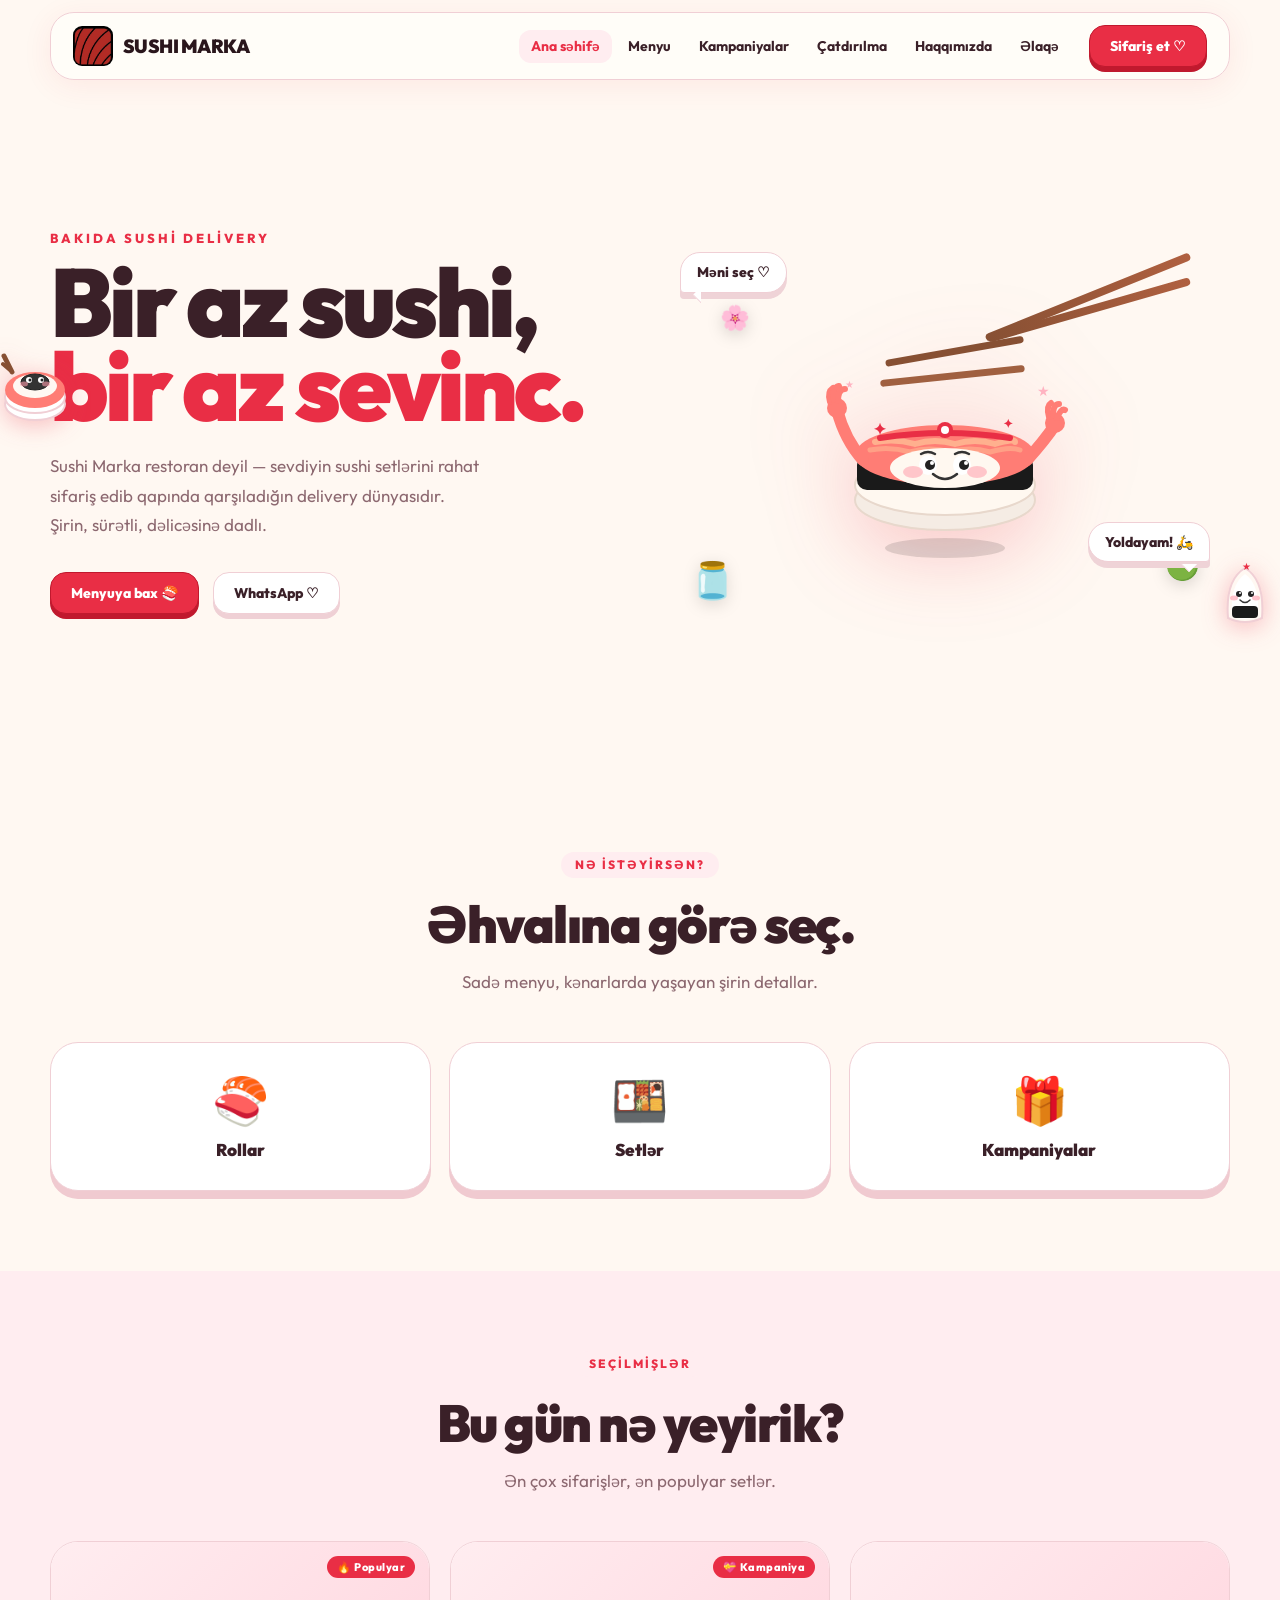
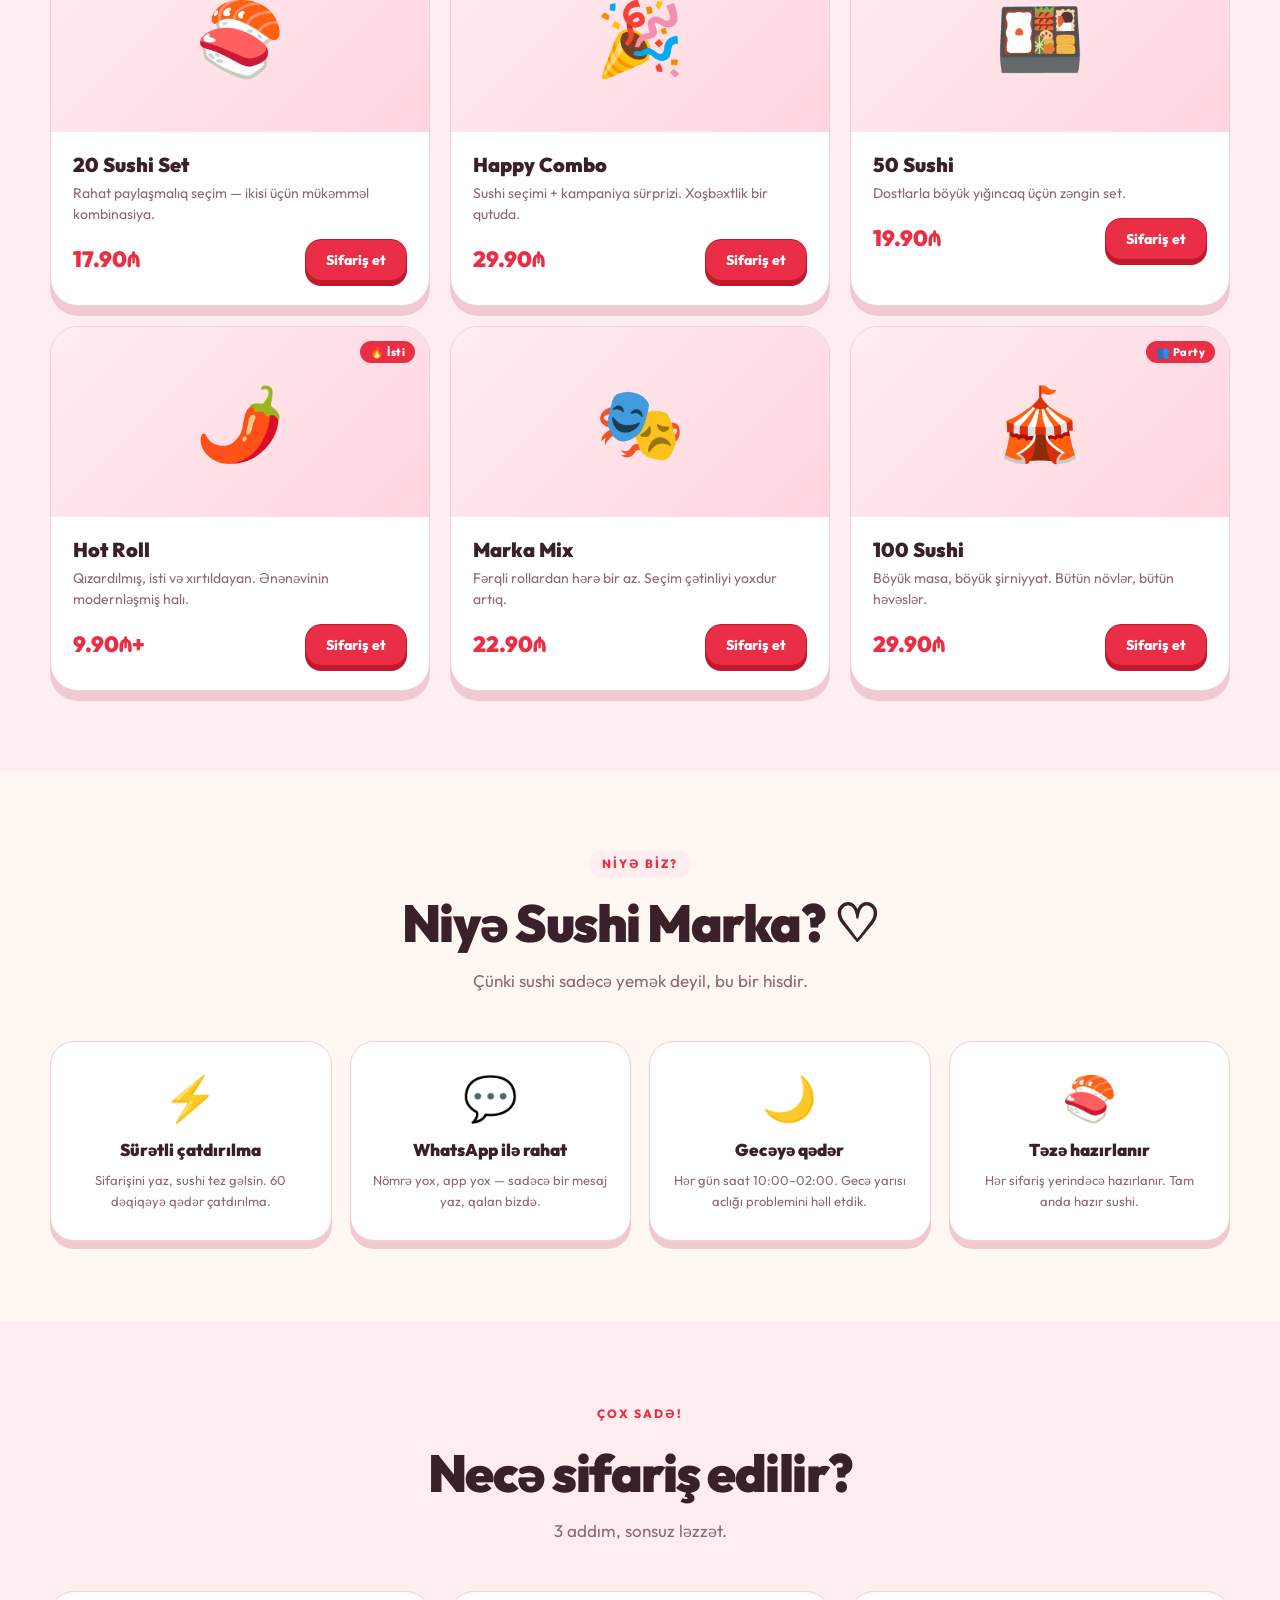
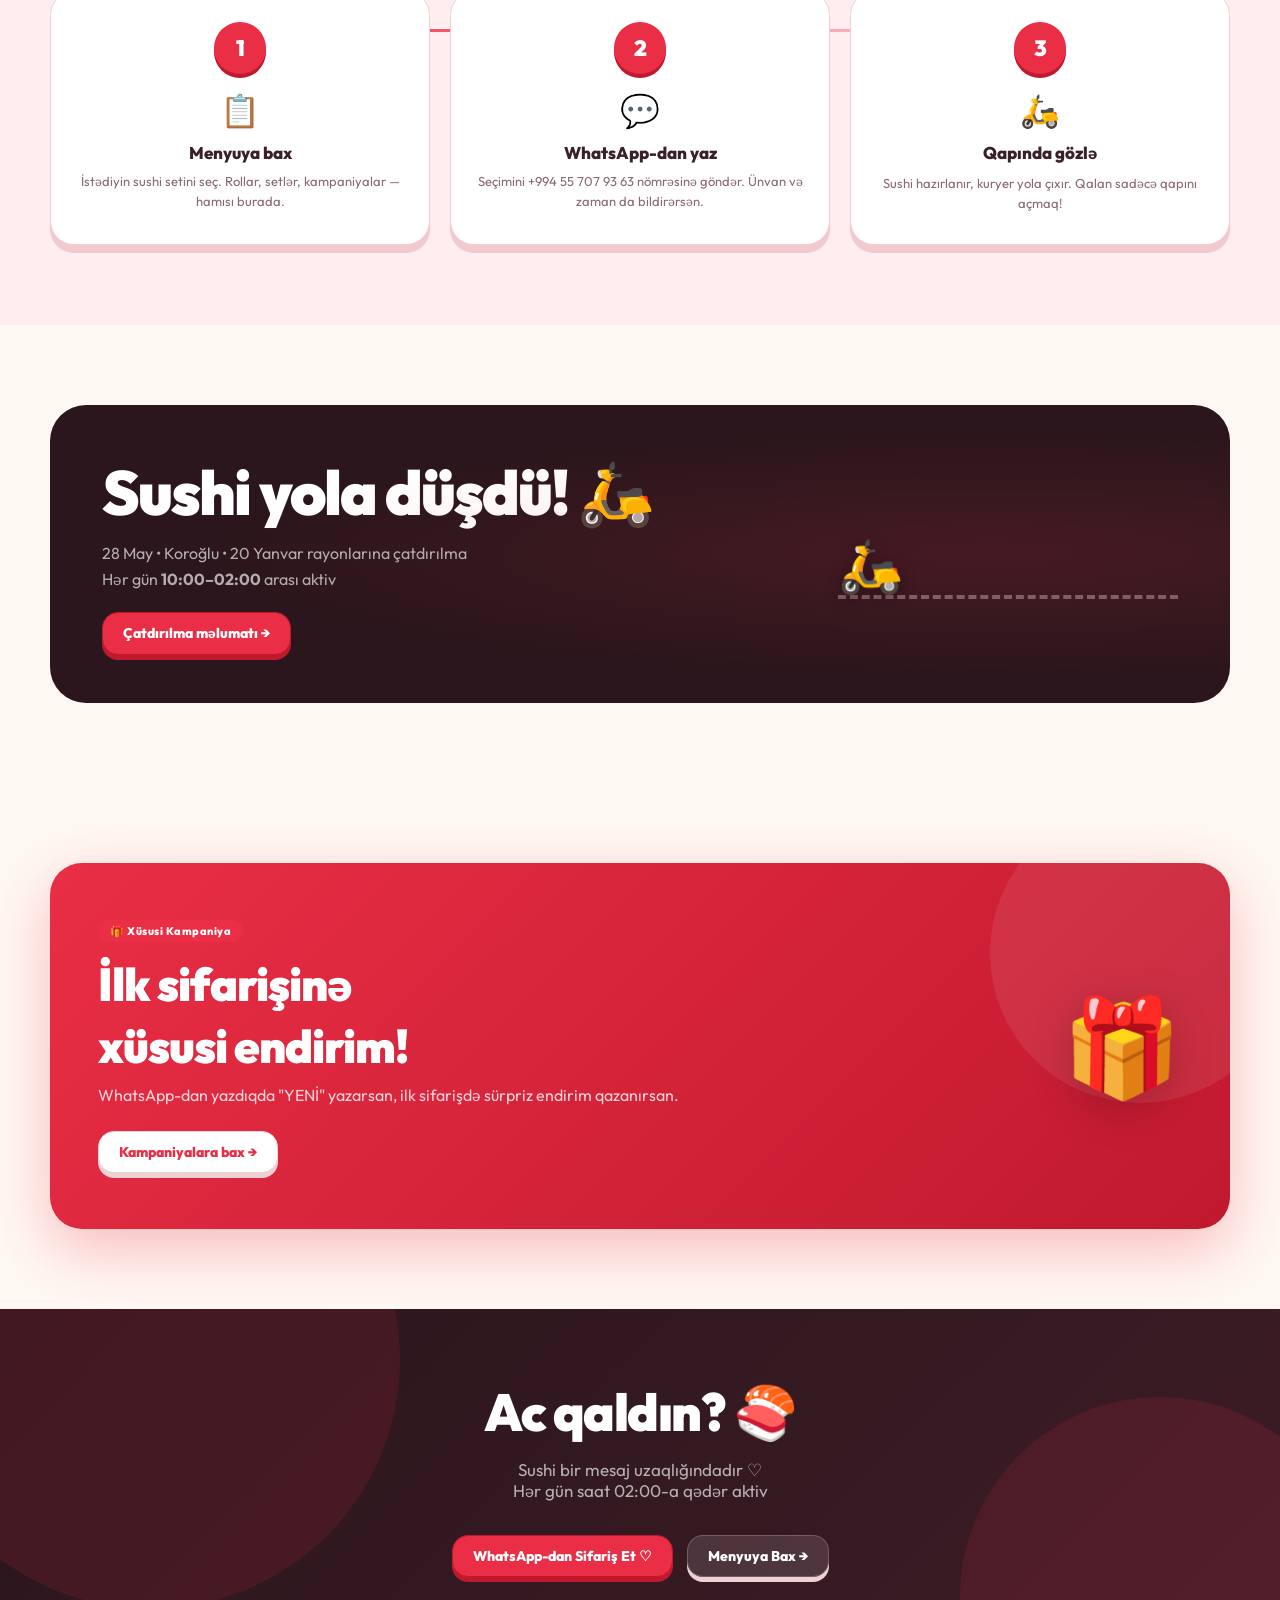
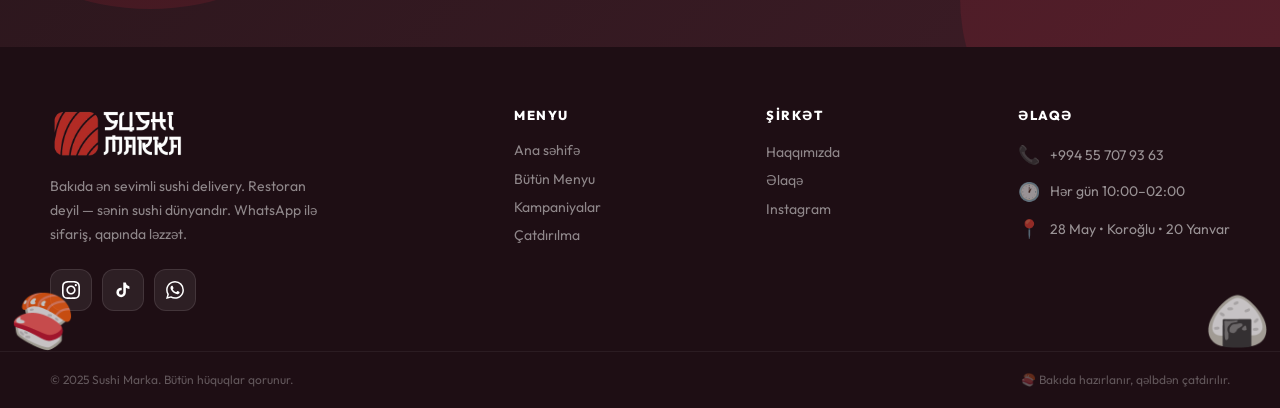
==== index.html @ eee44a7d "Add files via upload" ====
<!doctype html>
<html lang="az">
<head>
  <meta charset="utf-8">
  <meta name="viewport" content="width=device-width,initial-scale=1">
  <title>Sushi Marka — Bakıda Sushi Delivery</title>
  <meta name="description" content="Sushi Marka ilə Bakıda ən dadlı sushi delivery. WhatsApp ilə sifariş et, qapında al. 28 May, Koroğlu, 20 Yanvar rayonlarına çatdırılma.">
  <link rel="icon" href="assets/images/favicon.png" type="image/png">
  <link rel="stylesheet" href="style.css">
</head>
<body>

<!-- ── HEADER ── -->
<header>
  <div class="wrap nav">
    <a class="brand" href="index.html">
      <img class="brand-icon" src="assets/images/logo-icon.png" alt="Sushi Marka logo ikonu">
      <span class="brand-text">SUSHI MARKA</span>
    </a>
    <nav class="links">
      <a href="index.html" class="active">Ana səhifə</a>
      <a href="menu.html">Menyu</a>
      <a href="kampaniyalar.html">Kampaniyalar</a>
      <a href="catdirilma.html">Çatdırılma</a>
      <a href="haqqimizda.html">Haqqımızda</a>
      <a href="elaqe.html">Əlaqə</a>
    </nav>
    <a class="btn red" href="https://wa.me/994557079363" target="_blank">Sifariş et ♡</a>
  </div>
</header>

<!-- ── SIDE PEEK CHARACTERS ── -->
<div class="peek left" aria-hidden="true">
  <svg viewBox="0 0 70 80" xmlns="http://www.w3.org/2000/svg">
    <ellipse cx="35" cy="62" rx="30" ry="16" fill="#fff" stroke="#f0cfd5" stroke-width="2"/>
    <ellipse cx="35" cy="55" rx="30" ry="16" fill="#fff" stroke="#f0cfd5" stroke-width="2"/>
    <ellipse cx="35" cy="48" rx="30" ry="18" fill="#ff7d75"/>
    <ellipse cx="35" cy="44" rx="22" ry="12" fill="#fff8f2"/>
    <ellipse cx="35" cy="40" rx="14" ry="8" fill="#333" stroke="#222" stroke-width="1"/>
    <circle cx="29" cy="38" r="3" fill="white"/><circle cx="41" cy="38" r="3" fill="white"/>
    <circle cx="30" cy="38" r="1.5" fill="#222"/><circle cx="42" cy="38" r="1.5" fill="#222"/>
    <ellipse cx="24" cy="42" rx="4" ry="2.5" fill="#ff9cab" opacity=".6"/>
    <ellipse cx="46" cy="42" rx="4" ry="2.5" fill="#ff9cab" opacity=".6"/>
    <path d="M31 44 Q35 48 39 44" stroke="#333" stroke-width="1.5" fill="none" stroke-linecap="round"/>
    <line x1="12" y1="30" x2="4" y2="14" stroke="#875033" stroke-width="5" stroke-linecap="round"/>
    <line x1="10" y1="28" x2="3" y2="22" stroke="#875033" stroke-width="4" stroke-linecap="round"/>
  </svg>
</div>

<div class="peek right" aria-hidden="true">
  <svg viewBox="0 0 70 80" xmlns="http://www.w3.org/2000/svg">
    <path d="M35 10 Q55 22 52 60 Q35 68 18 60 Q15 22 35 10Z" fill="#fff8f2" stroke="#f0cfd5" stroke-width="2"/>
    <path d="M35 16 Q50 26 48 58 Q35 64 22 58 Q20 26 35 16Z" fill="#fff"/>
    <rect x="22" y="48" width="26" height="12" rx="4" fill="#1a1a1a"/>
    <circle cx="29" cy="36" r="3" fill="#222"/><circle cx="41" cy="36" r="3" fill="#222"/>
    <circle cx="30" cy="35" r="1" fill="white"/><circle cx="42" cy="35" r="1" fill="white"/>
    <ellipse cx="24" cy="40" rx="4" ry="2.5" fill="#ff9cab" opacity=".6"/>
    <ellipse cx="46" cy="40" rx="4" ry="2.5" fill="#ff9cab" opacity=".6"/>
    <path d="M30 42 Q35 47 40 42" stroke="#333" stroke-width="1.5" fill="none" stroke-linecap="round"/>
    <text x="32" y="12" font-size="10" fill="#e92e45">★</text>
  </svg>
</div>

<!-- ── HERO ── -->
<main>
  <div class="wrap hero">
    <div class="hero-text fade-up">
      <small>Bakıda Sushi Delivery</small>
      <h1>Bir az sushi,<br><span>bir az sevinc.</span></h1>
      <p>Sushi Marka restoran deyil — sevdiyin sushi setlərini rahat sifariş edib qapında qarşıladığın delivery dünyasıdır. Şirin, sürətli, dəlicəsinə dadlı.</p>
      <div class="hero-btns">
        <a class="btn red" href="menu.html">Menyuya bax 🍣</a>
        <a class="btn" href="https://wa.me/994557079363" target="_blank">WhatsApp ♡</a>
      </div>
    </div>

    <div class="scene">
      <div class="blob"></div>
      <div class="floater f1" title="Soya sousu">🫙</div>
      <div class="floater f2" title="Vasabi">🟢</div>
      <div class="floater f3" title="Zəncəfil">🌸</div>
      <div class="bubble b1">Məni seç ♡</div>
      <div class="bubble b2">Yoldayam! 🛵</div>
      <div class="chop c1"></div>
      <div class="chop c2"></div>

      <!-- Kawaii Sushi Mascot SVG -->
      <div class="mascot" id="mascot" title="Sushi Marka maskotu">
        <svg class="mascot-svg" viewBox="0 0 260 280" xmlns="http://www.w3.org/2000/svg">
          <ellipse cx="130" cy="268" rx="60" ry="10" fill="rgba(0,0,0,.12)"/>
          <ellipse cx="130" cy="220" rx="90" ry="30" fill="#f5ece4" stroke="#e8d8cc" stroke-width="2"/>
          <ellipse cx="130" cy="205" rx="90" ry="30" fill="#fff8f0" stroke="#e8d8cc" stroke-width="2"/>
          <rect x="42" y="175" width="176" height="35" rx="10" fill="#1a1a1a"/>
          <ellipse cx="130" cy="175" rx="90" ry="30" fill="#ff7d75"/>
          <path d="M60 162 Q80 158 100 164 Q120 158 140 164 Q160 158 180 164 Q200 158 200 162" stroke="#ffb08e" stroke-width="6" fill="none" stroke-linecap="round"/>
          <path d="M55 170 Q75 166 95 172 Q115 166 135 172 Q155 166 175 172 Q195 166 205 170" stroke="#ffb08e" stroke-width="5" fill="none" stroke-linecap="round" opacity=".7"/>
          <ellipse cx="130" cy="188" rx="55" ry="20" fill="#fff8f0"/>
          <ellipse cx="113" cy="185" rx="9" ry="10" fill="white"/>
          <ellipse cx="147" cy="185" rx="9" ry="10" fill="white"/>
          <circle cx="115" cy="185" r="5" fill="#222"/>
          <circle cx="149" cy="185" r="5" fill="#222"/>
          <circle cx="117" cy="183" r="2" fill="white"/>
          <circle cx="151" cy="183" r="2" fill="white"/>
          <path d="M106 174 Q113 170 120 174" stroke="#333" stroke-width="2.5" fill="none" stroke-linecap="round"/>
          <path d="M140 174 Q147 170 154 174" stroke="#333" stroke-width="2.5" fill="none" stroke-linecap="round"/>
          <ellipse cx="98" cy="192" rx="10" ry="6" fill="#ff9cab" opacity=".55"/>
          <ellipse cx="162" cy="192" rx="10" ry="6" fill="#ff9cab" opacity=".55"/>
          <path d="M118 194 Q130 204 142 194" stroke="#333" stroke-width="2.5" fill="none" stroke-linecap="round"/>
          <path d="M48 180 Q30 160 22 130" stroke="#ff7d75" stroke-width="12" fill="none" stroke-linecap="round"/>
          <circle cx="22" cy="128" r="10" fill="#ff7d75"/>
          <path d="M15 122 Q12 112 18 108" stroke="#ff7d75" stroke-width="6" fill="none" stroke-linecap="round"/>
          <path d="M19 120 Q17 108 24 106" stroke="#ff7d75" stroke-width="6" fill="none" stroke-linecap="round"/>
          <path d="M23 121 Q23 109 30 109" stroke="#ff7d75" stroke-width="6" fill="none" stroke-linecap="round"/>
          <path d="M212 180 Q230 160 240 145" stroke="#ff7d75" stroke-width="12" fill="none" stroke-linecap="round"/>
          <circle cx="240" cy="143" r="10" fill="#ff7d75"/>
          <path d="M234 137 Q231 126 236 123" stroke="#ff7d75" stroke-width="6" fill="none" stroke-linecap="round"/>
          <path d="M238 136 Q238 124 244 124" stroke="#ff7d75" stroke-width="6" fill="none" stroke-linecap="round"/>
          <path d="M242 138 Q246 128 250 130" stroke="#ff7d75" stroke-width="6" fill="none" stroke-linecap="round"/>
          <text x="58" y="155" font-size="16" fill="#e92e45" font-weight="bold">✦</text>
          <text x="188" y="148" font-size="12" fill="#e92e45" font-weight="bold">✦</text>
          <text x="30" y="108" font-size="10" fill="#ffb3c1">★</text>
          <text x="222" y="116" font-size="14" fill="#ffb3c1">★</text>
          <rect x="70" y="80" width="140" height="7" rx="3.5" fill="#875033" transform="rotate(-10 70 80)"/>
          <rect x="65" y="100" width="145" height="7" rx="3.5" fill="#a06040" transform="rotate(-6 65 100)"/>
          <path d="M65 158 Q130 148 195 158" stroke="#e92e45" stroke-width="6" fill="none" stroke-linecap="round"/>
          <circle cx="130" cy="150" r="8" fill="#e92e45"/>
          <circle cx="130" cy="150" r="4" fill="white"/>
        </svg>
      </div>
    </div>
  </div>

  <!-- ── CATEGORIES ── -->
  <section>
    <div class="wrap">
      <div class="title fade-up">
        <span class="tag">Nə istəyirsən?</span>
        <h2>Əhvalına görə seç.</h2>
        <p>Sadə menyu, kənarlarda yaşayan şirin detallar.</p>
      </div>
      <div class="cats">
        <a class="cat fade-up" href="menu.html"><span class="icon">🍣</span>Rollar</a>
        <a class="cat fade-up" href="menu.html"><span class="icon">🍱</span>Setlər</a>
        <a class="cat fade-up" href="kampaniyalar.html"><span class="icon">🎁</span>Kampaniyalar</a>
      </div>
    </div>
  </section>

  <!-- ── FEATURED PRODUCTS ── -->
  <section class="bg-pink">
    <div class="wrap">
      <div class="title fade-up">
        <span class="tag">Seçilmişlər</span>
        <h2>Bu gün nə yeyirik?</h2>
        <p>Ən çox sifarişlər, ən populyar setlər.</p>
      </div>
      <div class="cards">
        <article class="card fade-up">
          <div class="cardimg-placeholder">🍣</div>
          <span class="card-badge">🔥 Populyar</span>
          <div class="card-body">
            <h3>20 Sushi Set</h3>
            <p>Rahat paylaşmalıq seçim — ikisi üçün mükəmməl kombinasiya.</p>
            <div class="card-footer">
              <span class="price">17.90₼</span>
              <a class="btn red" href="https://wa.me/994557079363?text=20+Sushi+Set+sifariş+etmək+istəyirəm" target="_blank">Sifariş et</a>
            </div>
          </div>
        </article>
        <article class="card fade-up">
          <div class="cardimg-placeholder">🎉</div>
          <span class="card-badge">💝 Kampaniya</span>
          <div class="card-body">
            <h3>Happy Combo</h3>
            <p>Sushi seçimi + kampaniya sürprizi. Xoşbəxtlik bir qutuda.</p>
            <div class="card-footer">
              <span class="price">29.90₼</span>
              <a class="btn red" href="https://wa.me/994557079363?text=Happy+Combo+sifariş+etmək+istəyirəm" target="_blank">Sifariş et</a>
            </div>
          </div>
        </article>
        <article class="card fade-up">
          <div class="cardimg-placeholder">🍱</div>
          <div class="card-body">
            <h3>50 Sushi</h3>
            <p>Dostlarla böyük yığıncaq üçün zəngin set.</p>
            <div class="card-footer">
              <span class="price">19.90₼</span>
              <a class="btn red" href="https://wa.me/994557079363?text=50+Sushi+sifariş+etmək+istəyirəm" target="_blank">Sifariş et</a>
            </div>
          </div>
        </article>
        <article class="card fade-up">
          <div class="cardimg-placeholder">🌶️</div>
          <span class="card-badge">🔥 İsti</span>
          <div class="card-body">
            <h3>Hot Roll</h3>
            <p>Qızardılmış, isti və xırtıldayan. Ənənəvinin modernləşmiş halı.</p>
            <div class="card-footer">
              <span class="price">9.90₼+</span>
              <a class="btn red" href="https://wa.me/994557079363?text=Hot+Roll+sifariş+etmək+istəyirəm" target="_blank">Sifariş et</a>
            </div>
          </div>
        </article>
        <article class="card fade-up">
          <div class="cardimg-placeholder">🎭</div>
          <div class="card-body">
            <h3>Marka Mix</h3>
            <p>Fərqli rollardan hərə bir az. Seçim çətinliyi yoxdur artıq.</p>
            <div class="card-footer">
              <span class="price">22.90₼</span>
              <a class="btn red" href="https://wa.me/994557079363?text=Marka+Mix+sifariş+etmək+istəyirəm" target="_blank">Sifariş et</a>
            </div>
          </div>
        </article>
        <article class="card fade-up">
          <div class="cardimg-placeholder">🎪</div>
          <span class="card-badge">👥 Party</span>
          <div class="card-body">
            <h3>100 Sushi</h3>
            <p>Böyük masa, böyük şirniyyat. Bütün növlər, bütün həvəslər.</p>
            <div class="card-footer">
              <span class="price">29.90₼</span>
              <a class="btn red" href="https://wa.me/994557079363?text=100+Sushi+sifariş+etmək+istəyirəm" target="_blank">Sifariş et</a>
            </div>
          </div>
        </article>
      </div>
    </div>
  </section>

  <!-- ── WHY US ── -->
  <section>
    <div class="wrap">
      <div class="title fade-up">
        <span class="tag">Niyə biz?</span>
        <h2>Niyə Sushi Marka? ♡</h2>
        <p>Çünki sushi sadəcə yemək deyil, bu bir hisdir.</p>
      </div>
      <div class="features">
        <div class="feat fade-up"><span class="fi">⚡</span><h3>Sürətli çatdırılma</h3><p>Sifarişini yaz, sushi tez gəlsin. 60 dəqiqəyə qədər çatdırılma.</p></div>
        <div class="feat fade-up"><span class="fi">💬</span><h3>WhatsApp ilə rahat</h3><p>Nömrə yox, app yox — sadəcə bir mesaj yaz, qalan bizdə.</p></div>
        <div class="feat fade-up"><span class="fi">🌙</span><h3>Gecəyə qədər</h3><p>Hər gün saat 10:00–02:00. Gecə yarısı aclığı problemini həll etdik.</p></div>
        <div class="feat fade-up"><span class="fi">🍣</span><h3>Təzə hazırlanır</h3><p>Hər sifariş yerindəcə hazırlanır. Tam anda hazır sushi.</p></div>
      </div>
    </div>
  </section>

  <!-- ── HOW TO ORDER ── -->
  <section class="bg-pink">
    <div class="wrap">
      <div class="title fade-up">
        <span class="tag">Çox sadə!</span>
        <h2>Necə sifariş edilir?</h2>
        <p>3 addım, sonsuz ləzzət.</p>
      </div>
      <div class="steps">
        <div class="step fade-up"><div class="step-num">1</div><span class="si">📋</span><h3>Menyuya bax</h3><p>İstədiyin sushi setini seç. Rollar, setlər, kampaniyalar — hamısı burada.</p></div>
        <div class="step fade-up"><div class="step-num">2</div><span class="si">💬</span><h3>WhatsApp-dan yaz</h3><p>Seçimini +994 55 707 93 63 nömrəsinə göndər. Ünvan və zaman da bildirərsən.</p></div>
        <div class="step fade-up"><div class="step-num">3</div><span class="si">🛵</span><h3>Qapında gözlə</h3><p>Sushi hazırlanır, kuryer yola çıxır. Qalan sadəcə qapını açmaq!</p></div>
      </div>
    </div>
  </section>

  <!-- ── DELIVERY BAND ── -->
  <section>
    <div class="wrap">
      <div class="delivery-band fade-up">
        <div>
          <h2>Sushi yola düşdü! 🛵</h2>
          <p>28 May • Koroğlu • 20 Yanvar rayonlarına çatdırılma<br>Hər gün <strong>10:00–02:00</strong> arası aktiv</p>
          <br>
          <a class="btn red" href="catdirilma.html">Çatdırılma məlumatı →</a>
        </div>
        <div class="road"><div class="scooter">🛵</div></div>
      </div>
    </div>
  </section>

  <!-- ── PROMO BANNER ── -->
  <section>
    <div class="wrap">
      <div class="promo-banner fade-up">
        <div>
          <span class="badge-red">🎁 Xüsusi Kampaniya</span>
          <h2>İlk sifarişinə<br>xüsusi endirim!</h2>
          <p>WhatsApp-dan yazdıqda "YENİ" yazarsan, ilk sifarişdə sürpriz endirim qazanırsan.</p>
          <a class="btn" href="kampaniyalar.html" style="background:white;color:#e92e45;">Kampaniyalara bax →</a>
        </div>
        <div class="promo-icon">🎁</div>
      </div>
    </div>
  </section>
</main>

<!-- ── PRE-FOOTER CTA ── -->
<div class="pre-footer">
  <div class="pre-footer-chars">
    <span class="fc">🍣</span>
    <span class="fc">🍙</span>
  </div>
  <h2>Ac qaldın? 🍣</h2>
  <p>Sushi bir mesaj uzaqlığındadır ♡<br>Hər gün saat 02:00-a qədər aktiv</p>
  <div class="btns">
    <a class="btn red" href="https://wa.me/994557079363?text=Sifariş+etmək+istəyirəm" target="_blank">WhatsApp-dan Sifariş Et ♡</a>
    <a class="btn" href="menu.html" style="background:rgba(255,255,255,.12);color:white;border-color:rgba(255,255,255,.2);">Menyuya Bax →</a>
  </div>
</div>

<!-- ── FOOTER ── -->
<footer>
  <div class="footer-peek fp-left" aria-hidden="true">🍣</div>
  <div class="footer-peek fp-right" aria-hidden="true">🍙</div>
  <div class="footer-top">
    <div class="wrap footer-grid">
      <div class="footer-brand">
        <img src="assets/images/logo-transparent.png" alt="Sushi Marka Logo" class="footer-logo">
        <p>Bakıda ən sevimli sushi delivery. Restoran deyil — sənin sushi dünyandır. WhatsApp ilə sifariş, qapında ləzzət.</p>
        <div class="footer-socials">
          <a class="fsoc" href="https://www.instagram.com/sushi_marka/" target="_blank" aria-label="Instagram">
            <svg viewBox="0 0 24 24"><path d="M12 2.163c3.204 0 3.584.012 4.85.07 3.252.148 4.771 1.691 4.919 4.919.058 1.265.069 1.645.069 4.849 0 3.205-.012 3.584-.069 4.849-.149 3.225-1.664 4.771-4.919 4.919-1.266.058-1.644.07-4.85.07-3.204 0-3.584-.012-4.849-.07-3.26-.149-4.771-1.699-4.919-4.92-.058-1.265-.07-1.644-.07-4.849 0-3.204.013-3.583.07-4.849.149-3.227 1.664-4.771 4.919-4.919 1.266-.057 1.645-.069 4.849-.069zm0-2.163c-3.259 0-3.667.014-4.947.072-4.358.2-6.78 2.618-6.98 6.98-.059 1.281-.073 1.689-.073 4.948 0 3.259.014 3.668.072 4.948.2 4.358 2.618 6.78 6.98 6.98 1.281.058 1.689.072 4.948.072 3.259 0 3.668-.014 4.948-.072 4.354-.2 6.782-2.618 6.979-6.98.059-1.28.073-1.689.073-4.948 0-3.259-.014-3.667-.072-4.947-.196-4.354-2.617-6.78-6.979-6.98-1.281-.059-1.69-.073-4.949-.073zm0 5.838c-3.403 0-6.162 2.759-6.162 6.162s2.759 6.163 6.162 6.163 6.162-2.759 6.162-6.163c0-3.403-2.759-6.162-6.162-6.162zm0 10.162c-2.209 0-4-1.79-4-4 0-2.209 1.791-4 4-4s4 1.791 4 4c0 2.21-1.791 4-4 4zm6.406-11.845c-.796 0-1.441.645-1.441 1.44s.645 1.44 1.441 1.44c.795 0 1.439-.645 1.439-1.44s-.644-1.44-1.439-1.44z"/></svg>
          </a>
          <a class="fsoc" href="https://www.tiktok.com/@sushi_marka" target="_blank" aria-label="TikTok">
            <svg viewBox="0 0 24 24"><path d="M19.59 6.69a4.83 4.83 0 01-3.77-4.25V2h-3.45v13.67a2.89 2.89 0 01-2.88 2.5 2.89 2.89 0 01-2.89-2.89 2.89 2.89 0 012.89-2.89c.28 0 .54.04.79.1V9.01a6.33 6.33 0 00-.79-.05 6.34 6.34 0 00-6.34 6.34 6.34 6.34 0 006.34 6.34 6.34 6.34 0 006.33-6.34V9.11a8.16 8.16 0 004.77 1.52V7.18a4.85 4.85 0 01-1-.49z"/></svg>
          </a>
          <a class="fsoc" href="https://wa.me/994557079363" target="_blank" aria-label="WhatsApp">
            <svg viewBox="0 0 24 24"><path d="M17.472 14.382c-.297-.149-1.758-.867-2.03-.967-.273-.099-.471-.148-.67.15-.197.297-.767.966-.94 1.164-.173.199-.347.223-.644.075-.297-.15-1.255-.463-2.39-1.475-.883-.788-1.48-1.761-1.653-2.059-.173-.297-.018-.458.13-.606.134-.133.298-.347.446-.52.149-.174.198-.298.298-.497.099-.198.05-.371-.025-.52-.075-.149-.669-1.612-.916-2.207-.242-.579-.487-.5-.669-.51-.173-.008-.371-.01-.57-.01-.198 0-.52.074-.792.372-.272.297-1.04 1.016-1.04 2.479 0 1.462 1.065 2.875 1.213 3.074.149.198 2.096 3.2 5.077 4.487.709.306 1.262.489 1.694.625.712.227 1.36.195 1.871.118.571-.085 1.758-.719 2.006-1.413.248-.694.248-1.289.173-1.413-.074-.124-.272-.198-.57-.347m-5.421 7.403h-.004a9.87 9.87 0 01-5.031-1.378l-.361-.214-3.741.982.998-3.648-.235-.374a9.86 9.86 0 01-1.51-5.26c.001-5.45 4.436-9.884 9.888-9.884 2.64 0 5.122 1.03 6.988 2.898a9.825 9.825 0 012.893 6.994c-.003 5.45-4.437 9.884-9.885 9.884m8.413-18.297A11.815 11.815 0 0012.05 0C5.495 0 .16 5.335.157 11.892c0 2.096.547 4.142 1.588 5.945L.057 24l6.305-1.654a11.882 11.882 0 005.683 1.448h.005c6.554 0 11.89-5.335 11.893-11.893a11.821 11.821 0 00-3.48-8.413z"/></svg>
          </a>
        </div>
      </div>
      <div class="footer-col">
        <h4>Menyu</h4>
        <ul>
          <li><a href="index.html">Ana səhifə</a></li>
          <li><a href="menu.html">Bütün Menyu</a></li>
          <li><a href="kampaniyalar.html">Kampaniyalar</a></li>
          <li><a href="catdirilma.html">Çatdırılma</a></li>
        </ul>
      </div>
      <div class="footer-col">
        <h4>Şirkət</h4>
        <ul>
          <li><a href="haqqimizda.html">Haqqımızda</a></li>
          <li><a href="elaqe.html">Əlaqə</a></li>
          <li><a href="https://www.instagram.com/sushi_marka/" target="_blank">Instagram</a></li>
        </ul>
      </div>
      <div class="footer-col">
        <h4>Əlaqə</h4>
        <div class="footer-contact-item"><span class="fci">📞</span><a href="tel:+994557079363">+994 55 707 93 63</a></div>
        <div class="footer-contact-item"><span class="fci">🕐</span><span>Hər gün 10:00–02:00</span></div>
        <div class="footer-contact-item"><span class="fci">📍</span><span>28 May • Koroğlu • 20 Yanvar</span></div>
      </div>
    </div>
  </div>
  <div class="wrap footer-bottom">
    <p>© 2025 Sushi Marka. Bütün hüquqlar qorunur.</p>
    <p>🍣 Bakıda hazırlanır, qəlbdən çatdırılır.</p>
  </div>
</footer>

<div class="mobile">
  <a href="menu.html">🍣 Menyu</a>
  <a class="red" href="https://wa.me/994557079363" target="_blank">Sifariş ♡</a>
  <a href="tel:+994557079363">📞 Əlaqə</a>
</div>
<button id="scrollTop" onclick="window.scrollTo({top:0,behavior:'smooth'})" aria-label="Yuxarı qayıt">↑</button>
<script src="script.js"></script>
</body>
</html>
---- style.css ----
/* ============================================================
   SUSHI MARKA V2 — Full Stylesheet
   Kawaii Japanese Delivery | Black & Red Brand Colors
   ============================================================ */

@import url('https://fonts.googleapis.com/css2?family=Outfit:wght@400;600;700;800;900&family=Nunito:wght@400;600;700;800;900&display=swap');

/* ── Reset & Base ── */
*, *::before, *::after { box-sizing: border-box; margin: 0; padding: 0; }

:root {
  --red:    #e92e45;
  --red2:   #c0192e;
  --dark:   #1e0e14;
  --dark2:  #2a161c;
  --cream:  #fff8f2;
  --pink:   #ffd6df;
  --pink2:  #ffedf0;
  --text:   #3a2028;
  --muted:  #8c6870;
  --border: #f0cfd5;
  --card-shadow: 0 10px 0 #f0cad0;
}

html { scroll-behavior: smooth; }

body {
  margin: 0;
  background: var(--cream);
  color: var(--text);
  font-family: 'Outfit', 'Nunito', Arial, sans-serif;
  overflow-x: hidden;
  min-height: 100vh;
}

a { text-decoration: none; color: inherit; }
img { max-width: 100%; }

/* ── Layout ── */
.wrap { width: min(1180px, calc(100% - 32px)); margin: auto; }

/* ── Header / Nav ── */
header {
  position: sticky;
  top: 0;
  z-index: 100;
  padding: 12px 0;
}

.nav {
  display: flex;
  align-items: center;
  gap: 18px;
  background: rgba(255, 253, 249, 0.92);
  backdrop-filter: blur(18px);
  -webkit-backdrop-filter: blur(18px);
  border: 1.5px solid var(--border);
  border-radius: 24px;
  padding: 12px 22px;
  box-shadow: 0 6px 30px rgba(233,46,69,0.08);
}

.brand {
  font-weight: 900;
  font-size: 20px;
  letter-spacing: -0.5px;
  color: var(--dark2);
  display: flex;
  align-items: center;
  gap: 10px;
  white-space: nowrap;
  text-decoration: none;
}

.brand-icon {
  height: 40px;
  width: auto;
  border-radius: 9px;
  display: block;
  flex-shrink: 0;
}

.brand-text {
  font-weight: 900;
  font-size: 19px;
  letter-spacing: -0.5px;
  line-height: 1;
  color: var(--dark2);
}

.footer-logo {
  height: 52px;
  width: auto;
  display: block;
  margin-bottom: 16px;
}

.links {
  display: flex;
  gap: 4px;
  margin-left: auto;
  font-weight: 700;
  font-size: 14px;
}

.links a {
  padding: 7px 12px;
  border-radius: 12px;
  transition: background .18s, color .18s;
  color: var(--text);
}

.links a:hover,
.links a.active {
  background: var(--pink2);
  color: var(--red);
}

/* ── Buttons ── */
.btn {
  display: inline-flex;
  align-items: center;
  gap: 6px;
  padding: 11px 20px;
  border-radius: 16px;
  background: white;
  border: 1.5px solid var(--border);
  box-shadow: 0 5px 0 #efd0d5;
  font-weight: 800;
  font-size: 14px;
  font-family: inherit;
  cursor: pointer;
  transition: transform .18s, box-shadow .18s;
  color: var(--text);
}

.btn:hover { transform: translateY(-3px); box-shadow: 0 8px 0 #efd0d5; }
.btn:active { transform: translateY(2px); box-shadow: 0 2px 0 #efd0d5; }

.btn.red {
  background: var(--red);
  color: white;
  border-color: var(--red2);
  box-shadow: 0 5px 0 var(--red2);
}

.btn.red:hover { box-shadow: 0 8px 0 var(--red2); }
.btn.red:active { box-shadow: 0 2px 0 var(--red2); }

.btn.dark {
  background: var(--dark2);
  color: white;
  border-color: var(--dark);
  box-shadow: 0 5px 0 var(--dark);
}

/* ── Side Peek Characters ── */
.peek {
  position: fixed;
  z-index: 30;
  width: 70px;
  pointer-events: none;
  user-select: none;
}

.peek.left  { left: 0; top: 38%; }
.peek.right { right: 0; top: 62%; }

.peek svg { width: 100%; height: auto; filter: drop-shadow(0 4px 12px rgba(233,46,69,.3)); }

/* Left peek: slides in from left */
.peek.left  { animation: peekLeft 9s ease-in-out infinite; }
.peek.right { animation: peekRight 9s ease-in-out infinite 4.5s; }

@keyframes peekLeft {
  0%, 100%  { transform: translateX(-80%); }
  20%, 80%  { transform: translateX(-80%); }
  35%, 65%  { transform: translateX(10px) rotate(-5deg); }
}

@keyframes peekRight {
  0%, 100%  { transform: translateX(80%); }
  20%, 80%  { transform: translateX(80%); }
  35%, 65%  { transform: translateX(-10px) rotate(5deg); }
}

/* ── Hero ── */
.hero {
  min-height: 680px;
  display: grid;
  grid-template-columns: 1fr 1fr;
  align-items: center;
  gap: 40px;
  padding: 40px 0 60px;
}

.hero-text small {
  font-size: 13px;
  font-weight: 800;
  letter-spacing: 3px;
  color: var(--red);
  text-transform: uppercase;
  display: block;
  margin-bottom: 14px;
}

.hero-text h1 {
  font-size: clamp(52px, 7.5vw, 96px);
  line-height: .88;
  letter-spacing: -4px;
  margin-bottom: 22px;
  font-weight: 900;
}

.hero-text h1 span { color: var(--red); }

.hero-text p {
  font-size: 17px;
  line-height: 1.75;
  color: var(--muted);
  max-width: 430px;
  margin-bottom: 32px;
}

.hero-btns { display: flex; gap: 14px; flex-wrap: wrap; }

/* ── Scene / Mascot ── */
.scene {
  height: 520px;
  position: relative;
  display: flex;
  align-items: center;
  justify-content: center;
}

/* Blob background */
.blob {
  position: absolute;
  width: 420px;
  height: 420px;
  background: radial-gradient(135deg, #ffd6df 0%, #ffecef 60%, #fff4f7 100%);
  border-radius: 57% 43% 61% 39% / 48% 52% 48% 52%;
  animation: morphBlob 8s ease-in-out infinite;
  z-index: 0;
}

@keyframes morphBlob {
  0%, 100% { border-radius: 57% 43% 61% 39% / 48% 52% 48% 52%; }
  33%       { border-radius: 43% 57% 40% 60% / 55% 45% 55% 45%; }
  66%       { border-radius: 65% 35% 55% 45% / 40% 60% 40% 60%; }
}

/* Floating mascot container */
.mascot {
  position: relative;
  z-index: 2;
  animation: floatMascot 3.5s ease-in-out infinite;
  cursor: pointer;
}

@keyframes floatMascot {
  0%, 100% { transform: translateY(0) rotate(0deg); }
  50%       { transform: translateY(-18px) rotate(2deg); }
}

/* SVG Mascot Sushi Roll */
.mascot-svg {
  width: 260px;
  height: auto;
  filter: drop-shadow(0 20px 40px rgba(233,46,69,.25));
}

/* Chopsticks */
.chop {
  position: absolute;
  height: 8px;
  background: linear-gradient(90deg, #875033, #b06040);
  border-radius: 9px;
  z-index: 5;
  transform-origin: right center;
}

.chop.c1 {
  width: 220px;
  top: 90px;
  right: 40px;
  transform: rotate(-22deg);
  animation: chopUp 3.5s ease-in-out infinite;
}

.chop.c2 {
  width: 210px;
  top: 115px;
  right: 40px;
  transform: rotate(-16deg);
  animation: chopUp 3.5s ease-in-out infinite .15s;
}

@keyframes chopUp {
  0%, 100% { transform: rotate(-22deg) translateY(0); }
  50%       { transform: rotate(-28deg) translateY(-12px); }
}

/* Speech bubbles */
.bubble {
  position: absolute;
  background: white;
  padding: 10px 16px;
  border: 1.5px solid var(--border);
  border-radius: 20px 20px 20px 4px;
  box-shadow: 0 6px 0 #efd3d7;
  font-weight: 800;
  font-size: 14px;
  white-space: nowrap;
  z-index: 6;
}

.bubble::after {
  content: '';
  position: absolute;
  bottom: -9px;
  left: 14px;
  width: 12px;
  height: 12px;
  background: white;
  border-right: 1.5px solid var(--border);
  border-bottom: 1.5px solid var(--border);
  transform: rotate(45deg);
  clip-path: polygon(0 0, 100% 100%, 0 100%);
}

.bubble.b1 { left: 20px; top: 90px; animation: bblPop 4s ease-in-out infinite; }
.bubble.b2 { right: 20px; bottom: 120px; animation: bblPop 4s ease-in-out infinite -2s; border-radius: 20px 20px 4px 20px; }
.bubble.b2::after { left: auto; right: 14px; clip-path: polygon(100% 0, 100% 100%, 0 100%); border-left: 1.5px solid var(--border); border-right: none; }

@keyframes bblPop {
  0%, 100% { transform: translateY(0) scale(1); }
  50%       { transform: translateY(-8px) scale(1.04); }
}

/* Soy sauce & extras floating */
.floater {
  position: absolute;
  font-size: 36px;
  z-index: 3;
  animation: floatMini 4s ease-in-out infinite;
  filter: drop-shadow(0 4px 8px rgba(0,0,0,.15));
}

.floater.f1 { bottom: 80px; left: 30px; animation-delay: -1s; }
.floater.f2 { bottom: 100px; right: 30px; animation-delay: -2.5s; font-size: 28px; }
.floater.f3 { top: 140px; left: 60px; font-size: 24px; animation-delay: -0.5s; }

@keyframes floatMini {
  0%, 100% { transform: translateY(0) rotate(0deg); }
  50%       { transform: translateY(-10px) rotate(8deg); }
}

/* ── Sections ── */
section { padding: 80px 0; }

.title {
  text-align: center;
  margin-bottom: 48px;
}

.title h2 {
  font-size: clamp(36px, 5vw, 52px);
  font-weight: 900;
  letter-spacing: -1.5px;
  margin-bottom: 10px;
}

.title p { color: var(--muted); font-size: 17px; }

.title .tag {
  display: inline-block;
  background: var(--pink2);
  color: var(--red);
  font-weight: 800;
  font-size: 12px;
  letter-spacing: 2px;
  padding: 5px 14px;
  border-radius: 50px;
  margin-bottom: 12px;
  text-transform: uppercase;
}

/* ── Category pills ── */
.cats {
  display: grid;
  grid-template-columns: repeat(3, 1fr);
  gap: 18px;
}

.cat {
  background: white;
  border: 1.5px solid var(--border);
  border-radius: 28px;
  padding: 28px 22px;
  text-align: center;
  font-size: 17px;
  font-weight: 900;
  box-shadow: 0 8px 0 #f0cad0;
  transition: transform .22s, box-shadow .22s;
  display: flex;
  flex-direction: column;
  align-items: center;
  gap: 10px;
  cursor: pointer;
}

.cat:hover { transform: translateY(-7px) rotate(1deg); box-shadow: 0 14px 0 #f0cad0; }
.cat .icon { font-size: 46px; animation: floatMini 3s ease-in-out infinite; display: block; }

/* ── Product Cards ── */
.cards {
  display: grid;
  grid-template-columns: repeat(3, 1fr);
  gap: 20px;
}

.card {
  background: white;
  border: 1.5px solid var(--border);
  border-radius: 28px;
  overflow: hidden;
  box-shadow: var(--card-shadow);
  transition: transform .22s, box-shadow .22s;
  position: relative;
}

.card:hover { transform: translateY(-8px); box-shadow: 0 18px 0 #f0cad0; }

.cardimg {
  width: 100%;
  height: 190px;
  object-fit: cover;
  display: block;
  background: linear-gradient(135deg, var(--pink2) 0%, var(--pink) 100%);
  position: relative;
}

.cardimg-placeholder {
  height: 190px;
  background: linear-gradient(135deg, #ffedf0 0%, #ffd6df 100%);
  display: flex;
  align-items: center;
  justify-content: center;
  font-size: 72px;
  position: relative;
}

.card-body { padding: 20px 22px 24px; }
.card h3 { font-size: 20px; font-weight: 900; margin-bottom: 6px; }
.card p { color: var(--muted); font-size: 14px; line-height: 1.5; margin-bottom: 14px; }

.card-footer {
  display: flex;
  align-items: center;
  justify-content: space-between;
  gap: 10px;
}

.price {
  color: var(--red);
  font-weight: 900;
  font-size: 22px;
}

.card-badge {
  position: absolute;
  top: 14px;
  right: 14px;
  background: var(--red);
  color: white;
  font-size: 11px;
  font-weight: 800;
  padding: 4px 10px;
  border-radius: 50px;
  letter-spacing: .5px;
}

/* ── Why Us (Features) ── */
.features {
  display: grid;
  grid-template-columns: repeat(4, 1fr);
  gap: 18px;
}

.feat {
  background: white;
  border: 1.5px solid var(--border);
  border-radius: 24px;
  padding: 28px 22px;
  text-align: center;
  box-shadow: 0 8px 0 #f0cad0;
  transition: transform .2s;
}

.feat:hover { transform: translateY(-5px); }

.feat .fi { font-size: 44px; display: block; margin-bottom: 14px; }
.feat h3 { font-size: 17px; font-weight: 900; margin-bottom: 8px; }
.feat p { color: var(--muted); font-size: 13px; line-height: 1.6; }

/* ── How to order steps ── */
.steps {
  display: grid;
  grid-template-columns: repeat(3, 1fr);
  gap: 20px;
  position: relative;
}

.steps::before {
  content: '';
  position: absolute;
  top: 38px;
  left: 16%;
  right: 16%;
  height: 3px;
  background: linear-gradient(90deg, var(--red), var(--pink));
  border-radius: 9px;
  z-index: 0;
}

.step {
  background: white;
  border: 1.5px solid var(--border);
  border-radius: 24px;
  padding: 30px 24px;
  text-align: center;
  box-shadow: 0 8px 0 #f0cad0;
  position: relative;
  z-index: 1;
}

.step-num {
  width: 52px;
  height: 52px;
  background: var(--red);
  color: white;
  font-size: 22px;
  font-weight: 900;
  border-radius: 50%;
  display: flex;
  align-items: center;
  justify-content: center;
  margin: 0 auto 16px;
  box-shadow: 0 4px 0 var(--red2);
}

.step h3 { font-size: 17px; font-weight: 800; margin-bottom: 8px; }
.step p { color: var(--muted); font-size: 13px; line-height: 1.6; }
.step .si { font-size: 32px; display: block; margin-bottom: 12px; }

/* ── Delivery band ── */
.delivery-band {
  background: var(--dark2);
  color: white;
  border-radius: 36px;
  padding: 48px 52px;
  display: grid;
  grid-template-columns: 1fr auto;
  align-items: center;
  gap: 40px;
  margin: 0;
  position: relative;
  overflow: hidden;
}

.delivery-band::before {
  content: '';
  position: absolute;
  inset: 0;
  background: radial-gradient(ellipse at 80% 50%, rgba(233,46,69,.15) 0%, transparent 60%);
  pointer-events: none;
}

.delivery-band h2 {
  font-size: clamp(38px, 5vw, 62px);
  font-weight: 900;
  letter-spacing: -2px;
  margin-bottom: 10px;
}

.delivery-band p { color: rgba(255,255,255,.65); font-size: 16px; line-height: 1.6; }

.road {
  height: 90px;
  min-width: 340px;
  border-bottom: 4px dashed rgba(245,192,200,.4);
  position: relative;
  flex-shrink: 0;
}

.scooter {
  position: absolute;
  bottom: 4px;
  left: 0;
  font-size: 52px;
  line-height: 1;
  animation: rideScooter 5s ease-in-out infinite;
  filter: drop-shadow(0 2px 8px rgba(0,0,0,.3));
}

@keyframes rideScooter {
  0%   { left: 0%; transform: rotate(0deg); }
  48%  { left: 80%; transform: rotate(-3deg); }
  50%  { left: 80%; transform: scaleX(-1) rotate(-3deg); }
  98%  { left: 0%; transform: scaleX(-1) rotate(0deg); }
  100% { left: 0%; transform: rotate(0deg); }
}

/* ── Zones map ── */
.zones {
  display: grid;
  grid-template-columns: repeat(3, 1fr);
  gap: 16px;
  margin-top: 40px;
}

.zone {
  background: rgba(255,255,255,.06);
  border: 1px solid rgba(255,255,255,.12);
  border-radius: 18px;
  padding: 22px 20px;
  color: white;
}

.zone h4 { font-size: 16px; font-weight: 800; margin-bottom: 6px; }
.zone p { font-size: 13px; color: rgba(255,255,255,.55); line-height: 1.5; }
.zone .zt { font-size: 28px; margin-bottom: 10px; display: block; }

/* ── Promo banner ── */
.promo-banner {
  background: linear-gradient(135deg, var(--red) 0%, #c0192e 100%);
  border-radius: 32px;
  padding: 56px 48px;
  display: grid;
  grid-template-columns: 1fr auto;
  align-items: center;
  gap: 32px;
  color: white;
  position: relative;
  overflow: hidden;
  box-shadow: 0 20px 60px rgba(233,46,69,.3);
}

.promo-banner::before {
  content: '';
  position: absolute;
  top: -60px; right: -60px;
  width: 300px; height: 300px;
  border-radius: 50%;
  background: rgba(255,255,255,.08);
}

.promo-banner h2 { font-size: clamp(28px, 4vw, 46px); font-weight: 900; letter-spacing: -1px; margin-bottom: 10px; }
.promo-banner p { font-size: 16px; opacity: .8; margin-bottom: 24px; }

.promo-icon { font-size: 96px; line-height: 1; filter: drop-shadow(0 10px 20px rgba(0,0,0,.2)); animation: floatMini 3s ease-in-out infinite; }

/* ── Info cards (haqqimizda, catdirilma, elaqe) ── */
.infos {
  display: grid;
  grid-template-columns: repeat(3, 1fr);
  gap: 18px;
}

.info {
  background: white;
  border: 1.5px solid var(--border);
  border-radius: 28px;
  padding: 32px 26px;
  box-shadow: var(--card-shadow);
  transition: transform .2s;
}

.info:hover { transform: translateY(-6px); }

.info .ii { font-size: 42px; display: block; margin-bottom: 16px; }
.info h3 { font-size: 20px; font-weight: 900; margin-bottom: 10px; }
.info p { color: var(--muted); font-size: 14px; line-height: 1.7; }

/* ── Contact boxes ── */
.contact-grid {
  display: grid;
  grid-template-columns: repeat(3, 1fr);
  gap: 18px;
}

.contact-card {
  background: var(--dark2);
  color: white;
  border-radius: 28px;
  padding: 32px 26px;
  text-align: center;
  transition: transform .2s;
  box-shadow: 0 10px 0 var(--dark);
}

.contact-card:hover { transform: translateY(-6px); }
.contact-card .ci { font-size: 46px; display: block; margin-bottom: 16px; }
.contact-card h3 { font-size: 17px; font-weight: 800; margin-bottom: 8px; opacity: .6; letter-spacing: 1px; text-transform: uppercase; font-size: 12px; }
.contact-card p { font-size: 20px; font-weight: 800; }
.contact-card a { color: white; }

/* ── Page hero ── */
.pagehero {
  padding: 72px 0 36px;
  position: relative;
}

.pagehero h1 {
  font-size: clamp(52px, 7vw, 82px);
  font-weight: 900;
  letter-spacing: -3px;
  margin-bottom: 12px;
}

.pagehero p { color: var(--muted); font-size: 18px; }

/* ── Campaign cards ── */
.camp-card {
  background: white;
  border: 1.5px solid var(--border);
  border-radius: 28px;
  padding: 0;
  box-shadow: var(--card-shadow);
  overflow: hidden;
  transition: transform .22s;
}

.camp-card:hover { transform: translateY(-7px); }

.camp-head {
  background: linear-gradient(135deg, var(--dark2) 0%, #3d1c26 100%);
  color: white;
  padding: 28px 26px 22px;
  position: relative;
  overflow: hidden;
}

.camp-head::after {
  content: '';
  position: absolute;
  top: -30px; right: -30px;
  width: 120px; height: 120px;
  border-radius: 50%;
  background: rgba(255,255,255,.06);
}

.camp-head .ci { font-size: 48px; display: block; margin-bottom: 10px; }
.camp-head h3 { font-size: 22px; font-weight: 900; }
.camp-head .old-price { font-size: 13px; opacity: .5; text-decoration: line-through; }

.camp-body { padding: 22px 26px; }
.camp-body p { color: var(--muted); font-size: 14px; line-height: 1.6; margin-bottom: 16px; }

.badge-red {
  display: inline-block;
  background: var(--red);
  color: white;
  font-size: 11px;
  font-weight: 800;
  padding: 4px 12px;
  border-radius: 50px;
  letter-spacing: .5px;
  margin-bottom: 12px;
}

/* ── Accordion (FAQ) ── */
.faq { margin-top: 50px; }

.faq-item {
  background: white;
  border: 1.5px solid var(--border);
  border-radius: 20px;
  margin-bottom: 12px;
  overflow: hidden;
  box-shadow: 0 4px 0 #f0cad0;
}

.faq-q {
  width: 100%;
  background: none;
  border: none;
  padding: 22px 26px;
  text-align: left;
  font-family: inherit;
  font-size: 16px;
  font-weight: 800;
  cursor: pointer;
  display: flex;
  justify-content: space-between;
  align-items: center;
  color: var(--text);
  transition: background .15s;
}

.faq-q:hover { background: var(--pink2); }
.faq-q .arr { font-size: 20px; transition: transform .25s; }
.faq-item.open .arr { transform: rotate(180deg); }

.faq-a {
  max-height: 0;
  overflow: hidden;
  transition: max-height .3s ease;
  padding: 0 26px;
  color: var(--muted);
  font-size: 14px;
  line-height: 1.7;
}

.faq-item.open .faq-a { max-height: 300px; padding: 0 26px 20px; }

/* ── Petal particles ── */
.petal {
  position: fixed;
  width: 10px;
  height: 7px;
  background: #ff9cab;
  border-radius: 10px 2px;
  animation: fall linear infinite;
  pointer-events: none;
  z-index: 1;
  opacity: .7;
}

@keyframes fall {
  to { transform: translate(80px, 110vh) rotate(540deg); }
}

/* ── Section bg alternation ── */
.bg-pink { background: var(--pink2); }
.bg-dark  { background: var(--dark2); color: white; }
.bg-dark .title h2,
.bg-dark .title p,
.bg-dark .title .tag { color: rgba(255,255,255,.85); }
.bg-dark .title .tag { background: rgba(255,255,255,.1); color: rgba(255,255,255,.7); }

/* ── CTA pre-footer ── */
.pre-footer {
  background: linear-gradient(135deg, var(--dark2) 0%, #3d1c26 100%);
  color: white;
  text-align: center;
  padding: 70px 20px;
  position: relative;
  overflow: hidden;
}

.pre-footer::before,
.pre-footer::after {
  content: '';
  position: absolute;
  border-radius: 50%;
  background: rgba(233,46,69,.12);
}

.pre-footer::before { width: 500px; height: 500px; top: -200px; left: -100px; }
.pre-footer::after  { width: 400px; height: 400px; bottom: -150px; right: -80px; }

.pre-footer h2 { font-size: clamp(28px, 4.5vw, 52px); font-weight: 900; letter-spacing: -1.5px; margin-bottom: 14px; position: relative; z-index: 1; }
.pre-footer p  { font-size: 17px; opacity: .65; margin-bottom: 32px; position: relative; z-index: 1; }
.pre-footer .btns { display: flex; gap: 14px; justify-content: center; flex-wrap: wrap; position: relative; z-index: 1; }

.pre-footer-chars {
  position: absolute;
  bottom: 0;
  width: 100%;
  display: flex;
  justify-content: space-between;
  padding: 0 60px;
  pointer-events: none;
  z-index: 0;
}

.pre-footer-chars .fc {
  font-size: 52px;
  animation: peekUp 7s ease-in-out infinite;
  transform: translateY(100%);
}

.pre-footer-chars .fc:nth-child(2) { animation-delay: -3s; }

@keyframes peekUp {
  0%, 100%  { transform: translateY(100%); }
  30%, 70%  { transform: translateY(0); }
}

/* ── Footer ── */
footer {
  background: var(--dark);
  color: rgba(255,255,255,.75);
  padding: 0;
  position: relative;
  overflow: hidden;
}

.footer-top {
  padding: 60px 0 40px;
  border-bottom: 1px solid rgba(255,255,255,.06);
}

.footer-grid {
  display: grid;
  grid-template-columns: 2fr 1fr 1fr 1fr;
  gap: 40px;
  align-items: start;
}

.footer-brand .fb-logo {
  font-size: 24px;
  font-weight: 900;
  color: white;
  display: flex;
  align-items: center;
  gap: 8px;
  margin-bottom: 14px;
  letter-spacing: -.5px;
}

.footer-brand p {
  font-size: 14px;
  line-height: 1.7;
  color: rgba(255,255,255,.5);
  max-width: 280px;
  margin-bottom: 22px;
}

.footer-socials {
  display: flex;
  gap: 10px;
}

.fsoc {
  width: 42px;
  height: 42px;
  background: rgba(255,255,255,.07);
  border: 1px solid rgba(255,255,255,.1);
  border-radius: 12px;
  display: flex;
  align-items: center;
  justify-content: center;
  transition: background .18s, transform .18s;
  color: white;
}

.fsoc:hover { background: var(--red); transform: translateY(-3px); border-color: var(--red); }
.fsoc svg { width: 18px; height: 18px; fill: white; }

.footer-col h4 {
  font-size: 13px;
  font-weight: 800;
  color: white;
  letter-spacing: 1.5px;
  text-transform: uppercase;
  margin-bottom: 18px;
}

.footer-col ul { list-style: none; }

.footer-col ul li {
  margin-bottom: 10px;
}

.footer-col ul li a {
  font-size: 14px;
  color: rgba(255,255,255,.5);
  transition: color .15s, padding-left .15s;
  display: block;
}

.footer-col ul li a:hover { color: white; padding-left: 4px; }

.footer-contact-item {
  display: flex;
  align-items: center;
  gap: 10px;
  margin-bottom: 14px;
  font-size: 14px;
  color: rgba(255,255,255,.55);
}

.footer-contact-item .fci { font-size: 18px; }

.footer-bottom {
  padding: 20px 0;
  display: flex;
  align-items: center;
  justify-content: space-between;
  flex-wrap: wrap;
  gap: 10px;
}

.footer-bottom p {
  font-size: 12px;
  color: rgba(255,255,255,.3);
}

.footer-peek {
  position: absolute;
  bottom: 55px;
  font-size: 52px;
  animation: footerPeek 8s ease-in-out infinite;
  pointer-events: none;
}

.footer-peek.fp-left  { left: 10px; animation-delay: 0s; }
.footer-peek.fp-right { right: 10px; animation-delay: -4s; }

@keyframes footerPeek {
  0%, 100%  { transform: translateY(100%); opacity: 0; }
  25%, 75%  { transform: translateY(0); opacity: 1; }
}

/* ── Mobile bottom bar ── */
.mobile {
  display: none;
  position: fixed;
  z-index: 200;
  bottom: 10px;
  left: 10px;
  right: 10px;
  background: white;
  border: 1.5px solid var(--border);
  border-radius: 20px;
  padding: 8px;
  box-shadow: 0 10px 40px rgba(0,0,0,.12);
}

.mobile a {
  flex: 1;
  text-align: center;
  padding: 10px 8px;
  font-size: 13px;
  font-weight: 800;
  border-radius: 14px;
  transition: background .15s;
  color: var(--text);
}

.mobile a:hover { background: var(--pink2); }
.mobile a.red { background: var(--red); color: white; }

/* ── Animations utility ── */
.fade-up {
  opacity: 0;
  transform: translateY(28px);
  transition: opacity .55s ease, transform .55s ease;
}

.fade-up.visible {
  opacity: 1;
  transform: none;
}

/* ── Scroll top btn ── */
#scrollTop {
  position: fixed;
  bottom: 80px;
  right: 20px;
  z-index: 90;
  width: 46px;
  height: 46px;
  background: var(--dark2);
  color: white;
  border: none;
  border-radius: 14px;
  font-size: 20px;
  cursor: pointer;
  opacity: 0;
  transform: translateY(10px);
  transition: opacity .25s, transform .25s;
  box-shadow: 0 4px 16px rgba(0,0,0,.2);
  display: flex;
  align-items: center;
  justify-content: center;
}

#scrollTop.show { opacity: 1; transform: none; }
#scrollTop:hover { background: var(--red); }

/* ── Responsive ── */
@media (max-width: 900px) {
  .hero { grid-template-columns: 1fr; min-height: auto; }
  .scene { height: 360px; }
  .blob { width: 300px; height: 300px; }
  .mascot-svg { width: 200px; }
  .features { grid-template-columns: repeat(2, 1fr); }
  .footer-grid { grid-template-columns: 1fr 1fr; }
  .delivery-band { grid-template-columns: 1fr; }
  .road { min-width: 100%; }
}

@media (max-width: 700px) {
  .links { display: none; }
  .cats, .cards, .infos, .steps, .contact-grid { grid-template-columns: 1fr; }
  .features { grid-template-columns: 1fr 1fr; }
  .delivery-band { padding: 30px 24px; }
  .promo-banner { grid-template-columns: 1fr; }
  .promo-icon { display: none; }
  .steps::before { display: none; }
  .footer-grid { grid-template-columns: 1fr; gap: 28px; }
  .footer-bottom { flex-direction: column; text-align: center; }
  .peek { display: none; }
  .mobile { display: flex; }
  footer { padding-bottom: 30px; }
  .pagehero h1 { font-size: 44px; }
  .zones { grid-template-columns: 1fr; }
}
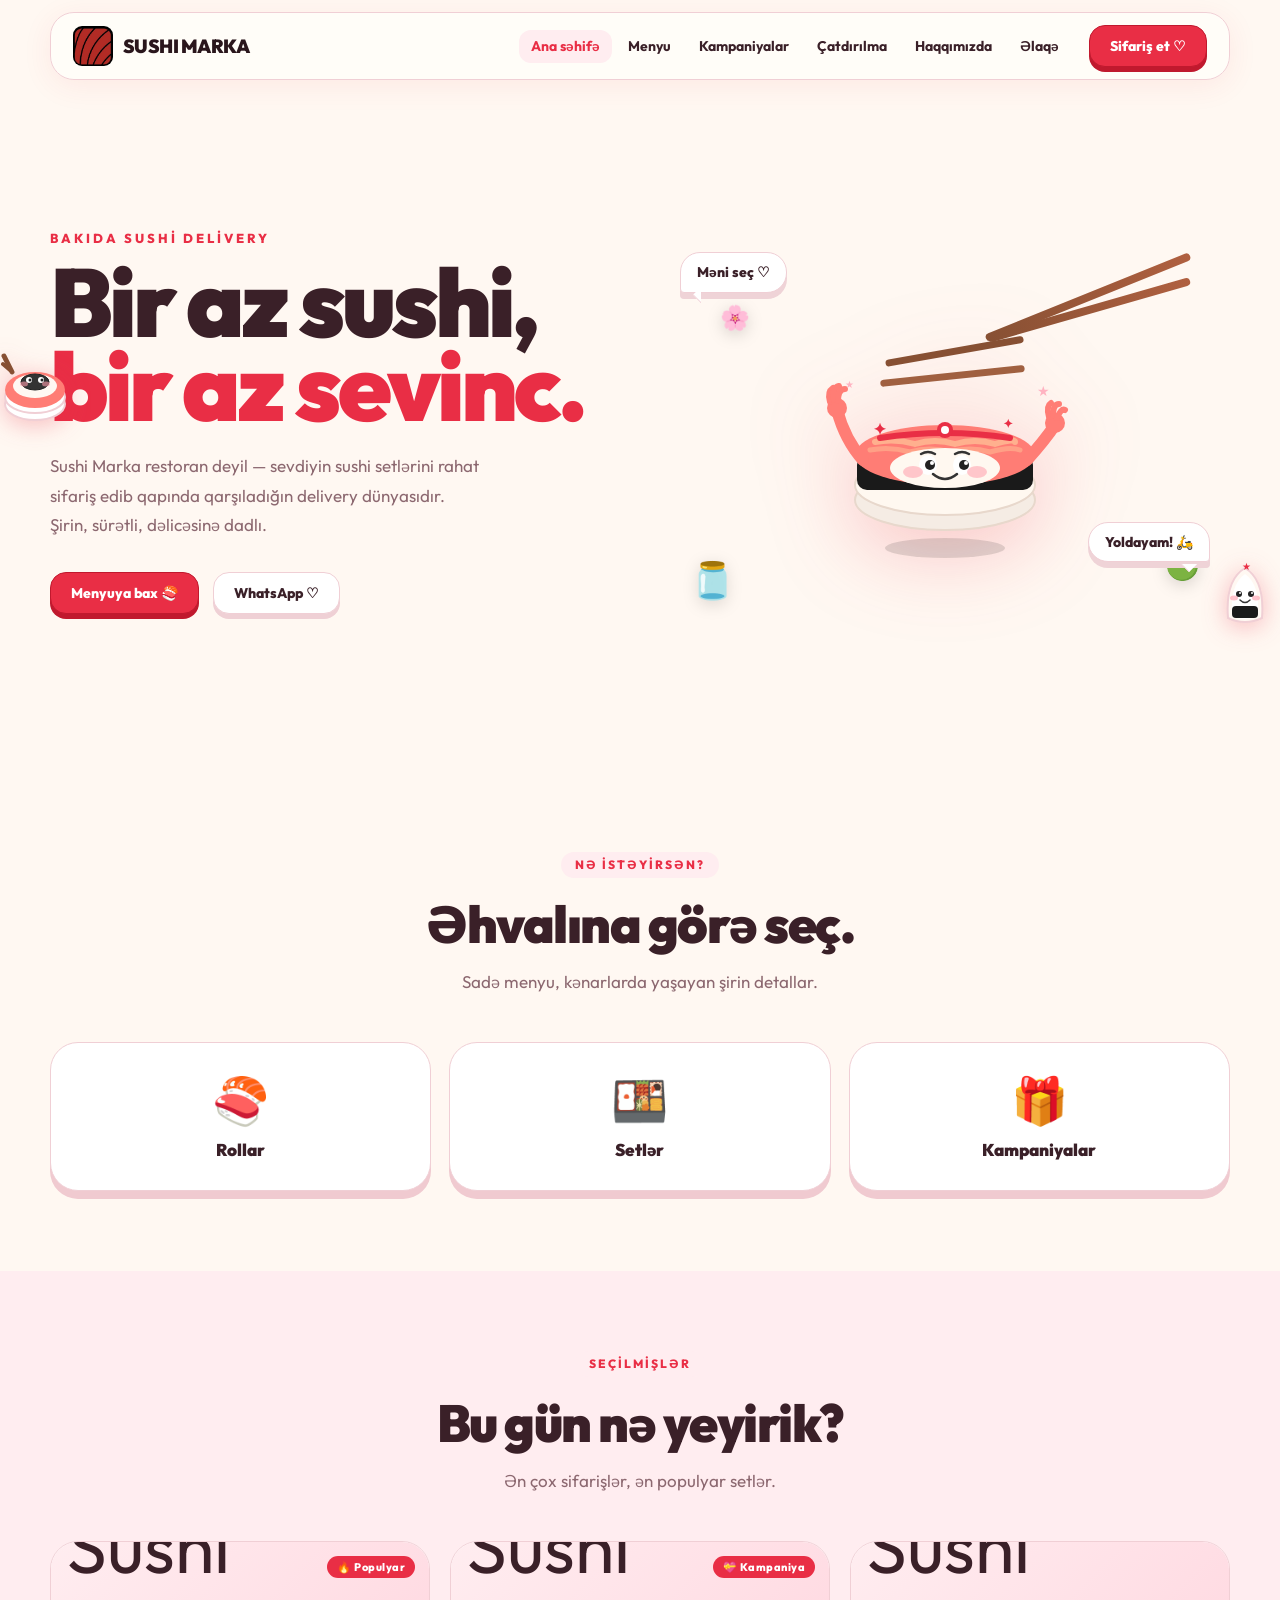
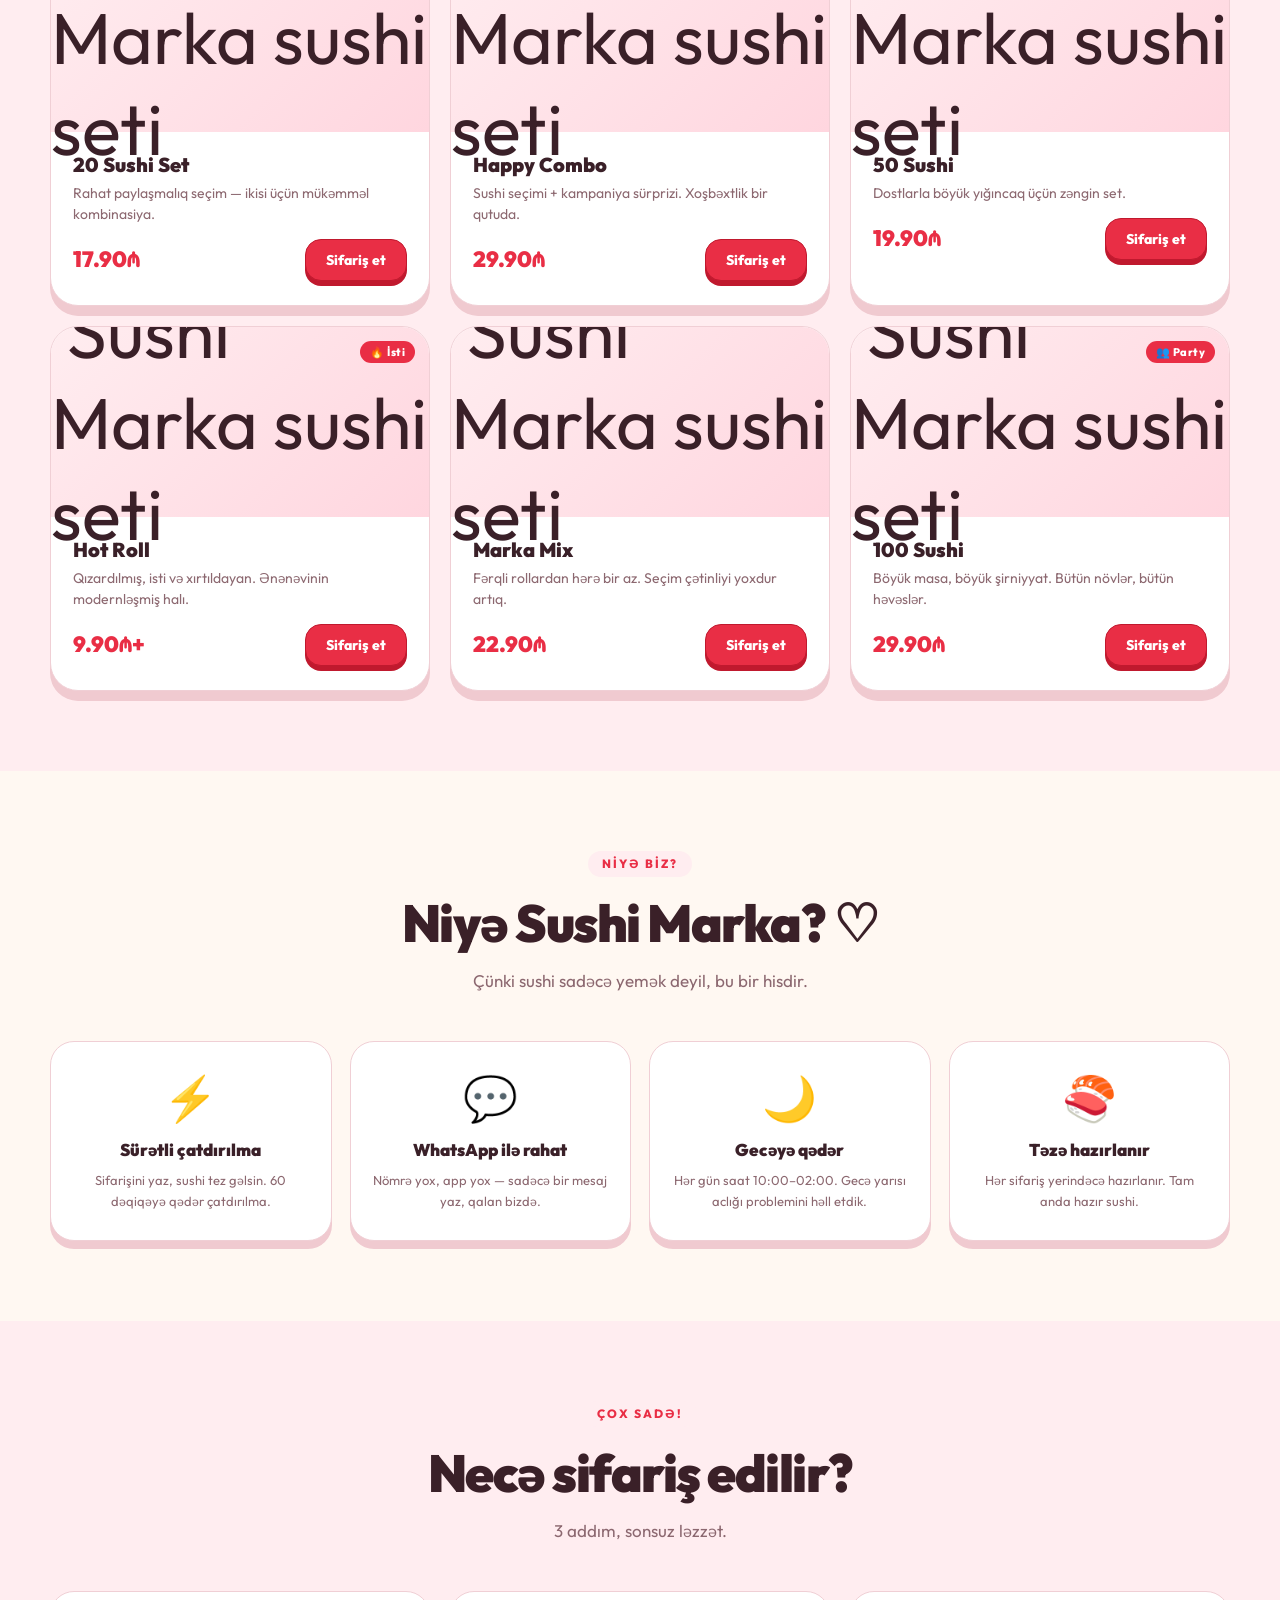
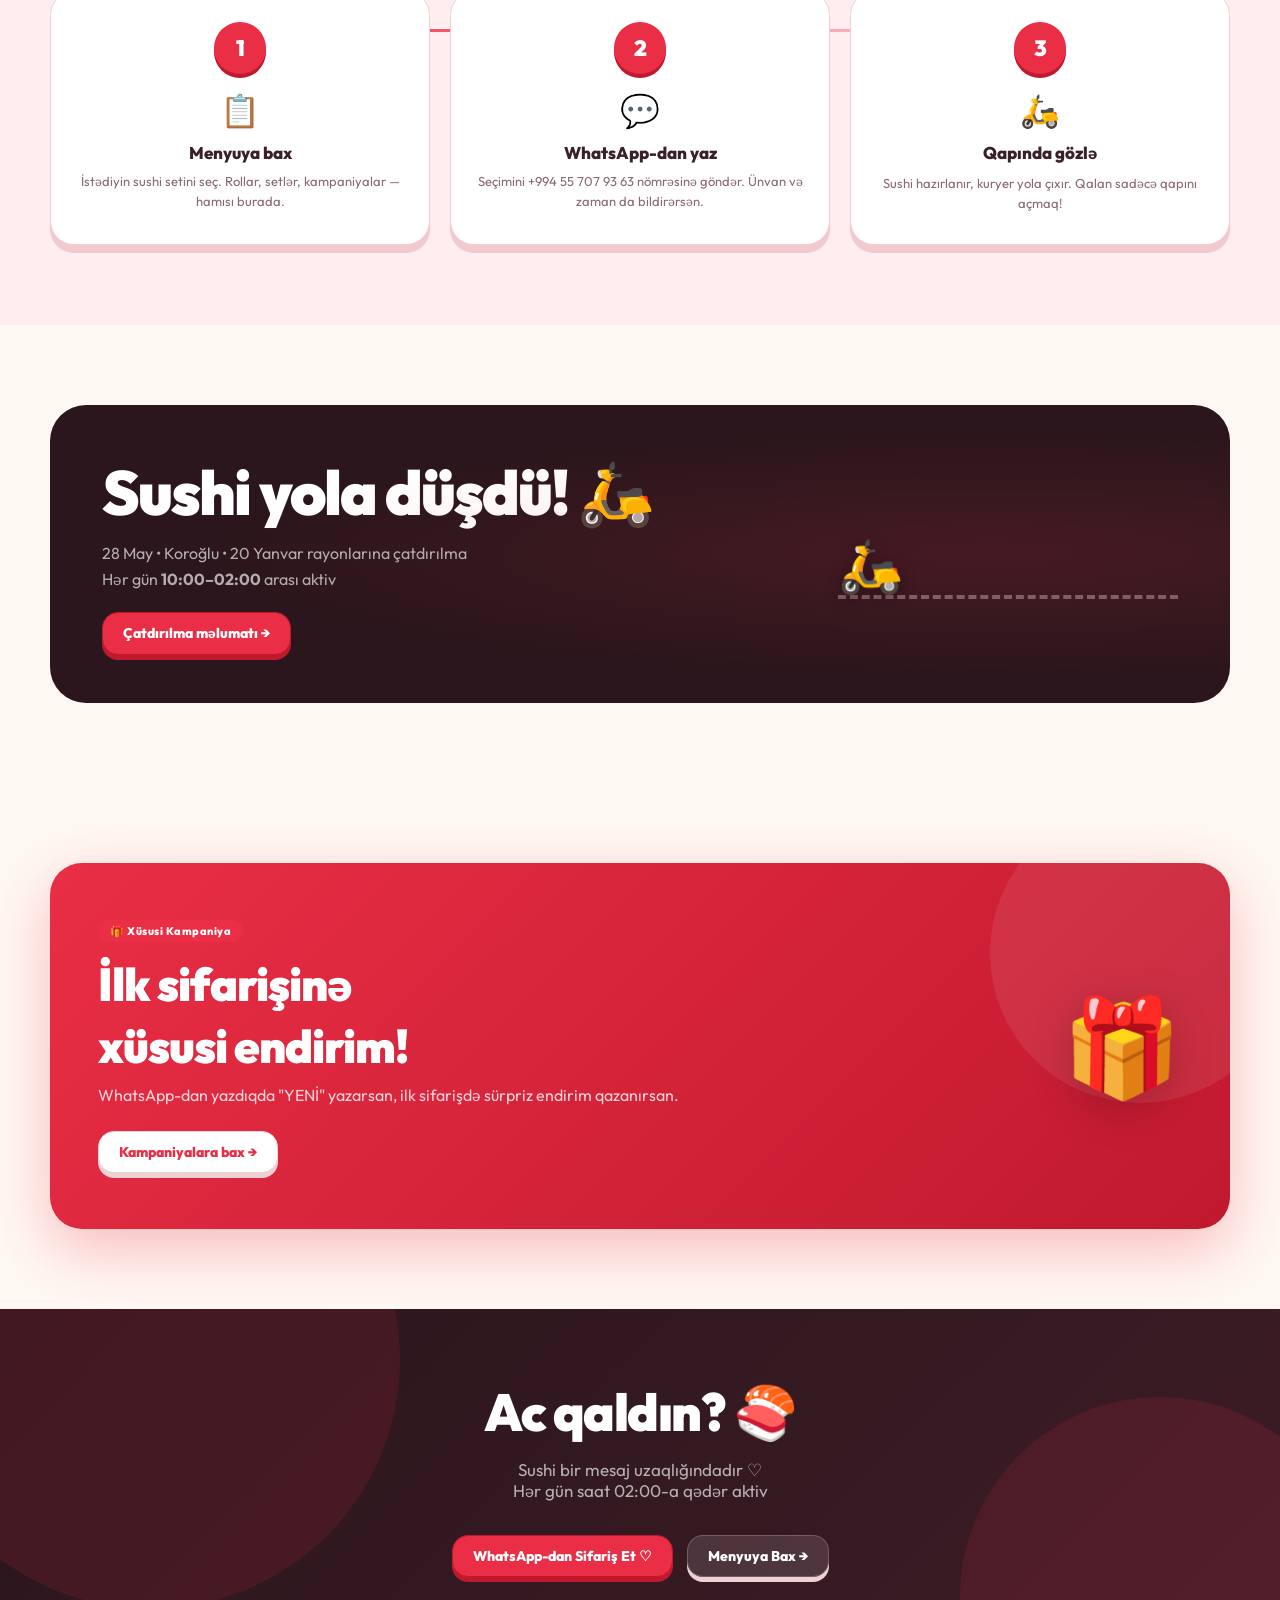
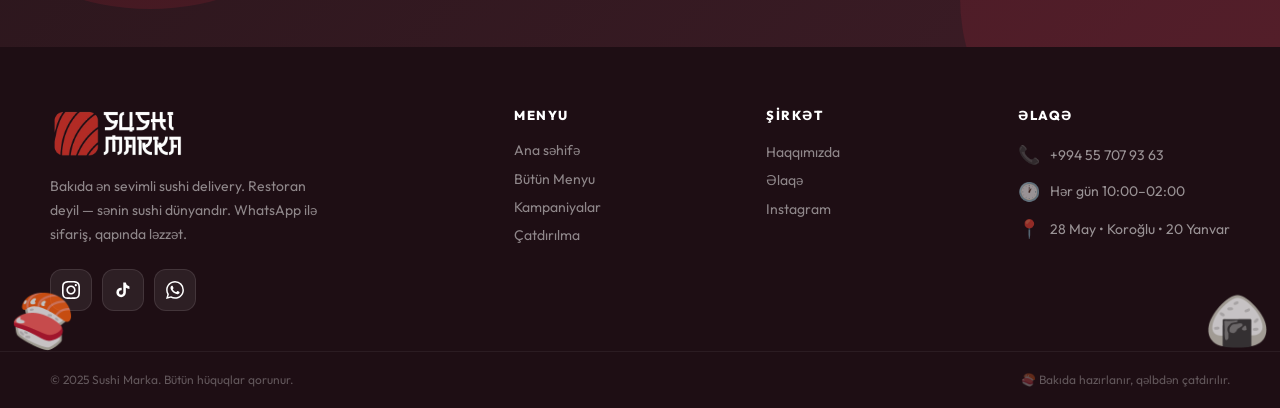
==== commit 9f2bf181: "Replace featured menu emojis with sushi photos" ====
--- a/index.html
+++ b/index.html
@@ -156,7 +156,7 @@
       </div>
       <div class="cards">
         <article class="card fade-up">
-          <div class="cardimg-placeholder">🍣</div>
+          <div class="cardimg-placeholder photo"><img src="https://foodieandwine.com/wp-content/uploads/2025/07/salmon-avocado-roll.jpg" alt="Sushi Marka sushi seti" loading="lazy"></div>
           <span class="card-badge">🔥 Populyar</span>
           <div class="card-body">
             <h3>20 Sushi Set</h3>
@@ -168,7 +168,7 @@
           </div>
         </article>
         <article class="card fade-up">
-          <div class="cardimg-placeholder">🎉</div>
+          <div class="cardimg-placeholder photo"><img src="https://d1w7312wesee68.cloudfront.net/az5YJPrjxgEmhnYH-YNiQbXAycurHAHHlhIc42XPsas/resize%3Afit%3A720%3A720/plain/s3%3A/toasttab/menu_service/restaurants/fb3938aa-fb0d-4c41-bae5-91507a8355fc/MenuItem/4c80d911-9e77-47fd-958b-734e752ab2cd.jpg" alt="Sushi Marka sushi seti" loading="lazy"></div>
           <span class="card-badge">💝 Kampaniya</span>
           <div class="card-body">
             <h3>Happy Combo</h3>
@@ -180,7 +180,7 @@
           </div>
         </article>
         <article class="card fade-up">
-          <div class="cardimg-placeholder">🍱</div>
+          <div class="cardimg-placeholder photo"><img src="https://static.takeaway.com/images/restaurants/be/R1OR1303/products/mss_deluxe-boot-2-50-stuks_xop.png" alt="Sushi Marka sushi seti" loading="lazy"></div>
           <div class="card-body">
             <h3>50 Sushi</h3>
             <p>Dostlarla böyük yığıncaq üçün zəngin set.</p>
@@ -191,7 +191,7 @@
           </div>
         </article>
         <article class="card fade-up">
-          <div class="cardimg-placeholder">🌶️</div>
+          <div class="cardimg-placeholder photo"><img src="https://www.citypng.com/public/uploads/preview/crispy-salmon-sushi-set-japan-food-hd-transparent-png-7358116966746193o41dvkk5i.png" alt="Sushi Marka sushi seti" loading="lazy"></div>
           <span class="card-badge">🔥 İsti</span>
           <div class="card-body">
             <h3>Hot Roll</h3>
@@ -203,7 +203,7 @@
           </div>
         </article>
         <article class="card fade-up">
-          <div class="cardimg-placeholder">🎭</div>
+          <div class="cardimg-placeholder photo"><img src="https://foodieandwine.com/wp-content/uploads/2025/07/salmon-avocado-roll.jpg" alt="Sushi Marka sushi seti" loading="lazy"></div>
           <div class="card-body">
             <h3>Marka Mix</h3>
             <p>Fərqli rollardan hərə bir az. Seçim çətinliyi yoxdur artıq.</p>
@@ -214,7 +214,7 @@
           </div>
         </article>
         <article class="card fade-up">
-          <div class="cardimg-placeholder">🎪</div>
+          <div class="cardimg-placeholder photo"><img src="https://static.takeaway.com/images/restaurants/be/R1OR1303/products/mss_deluxe-boot-2-50-stuks_xop.png" alt="Sushi Marka sushi seti" loading="lazy"></div>
           <span class="card-badge">👥 Party</span>
           <div class="card-body">
             <h3>100 Sushi</h3>
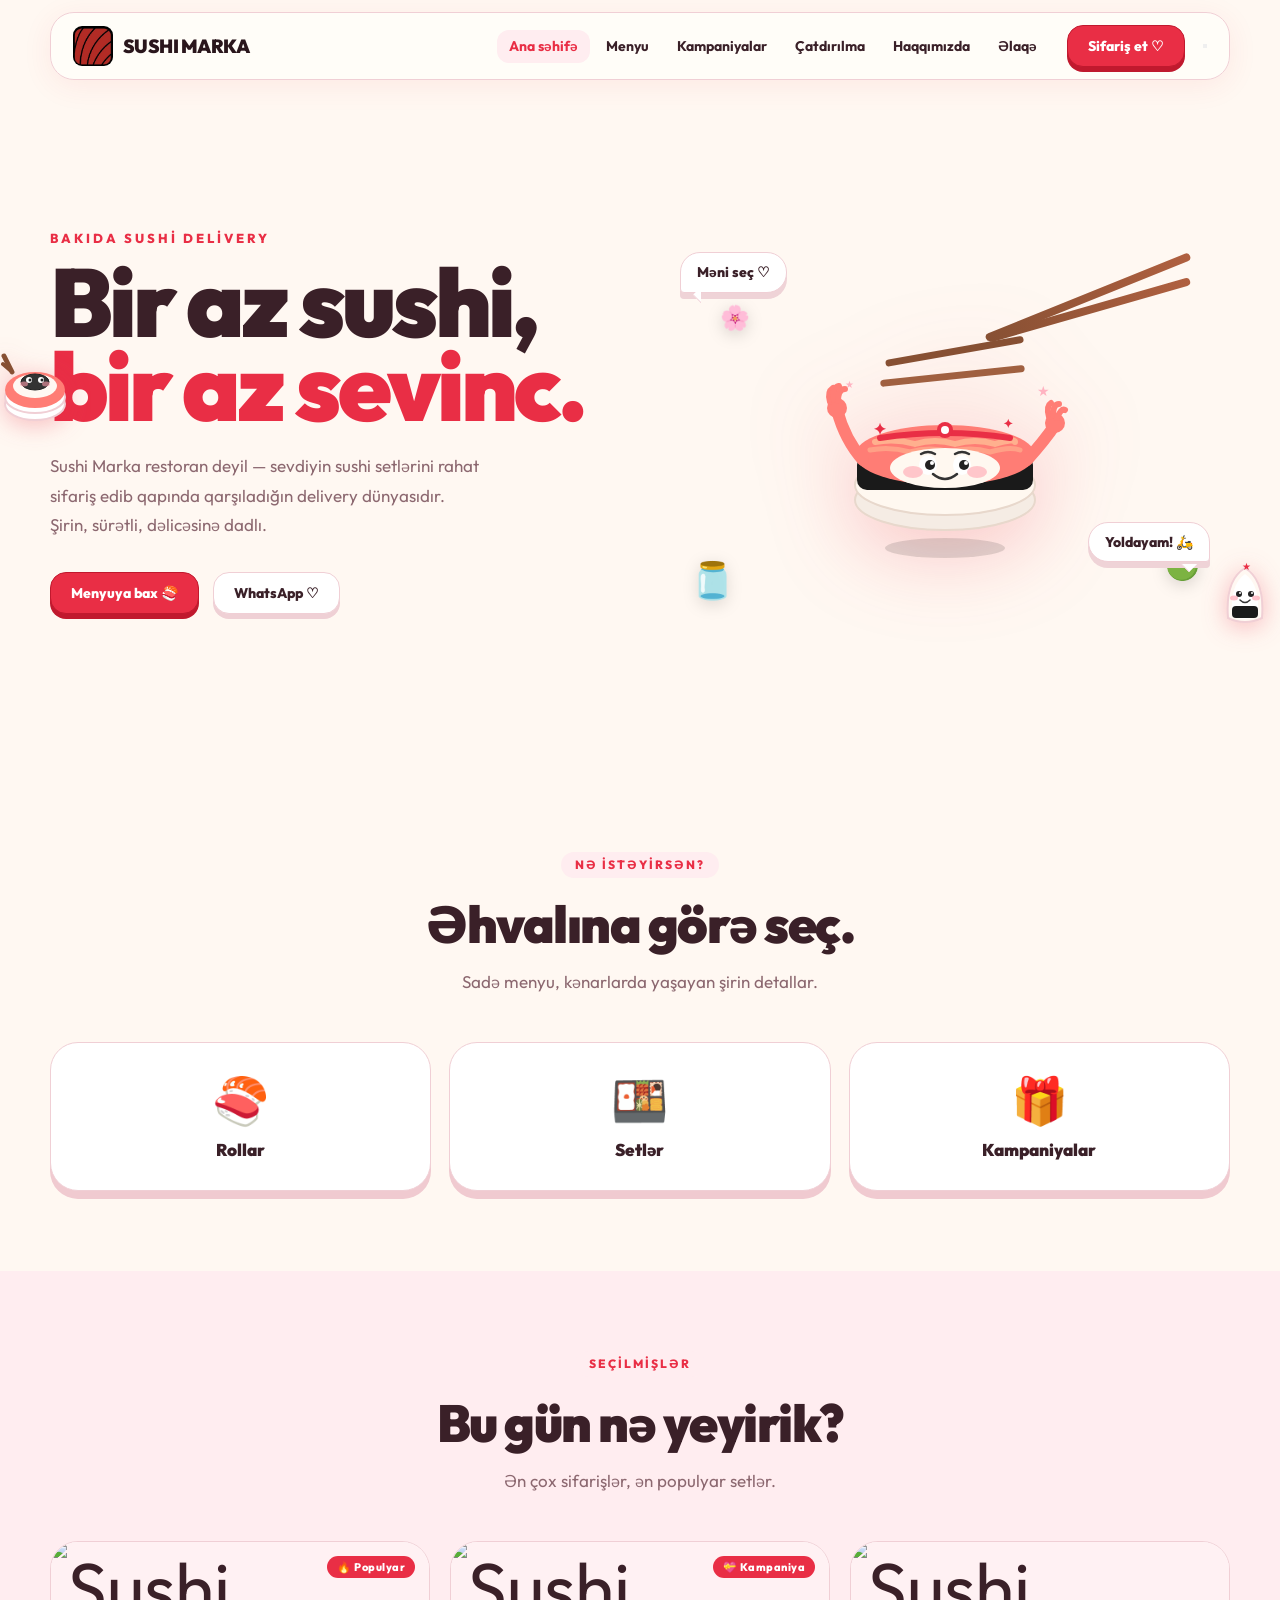
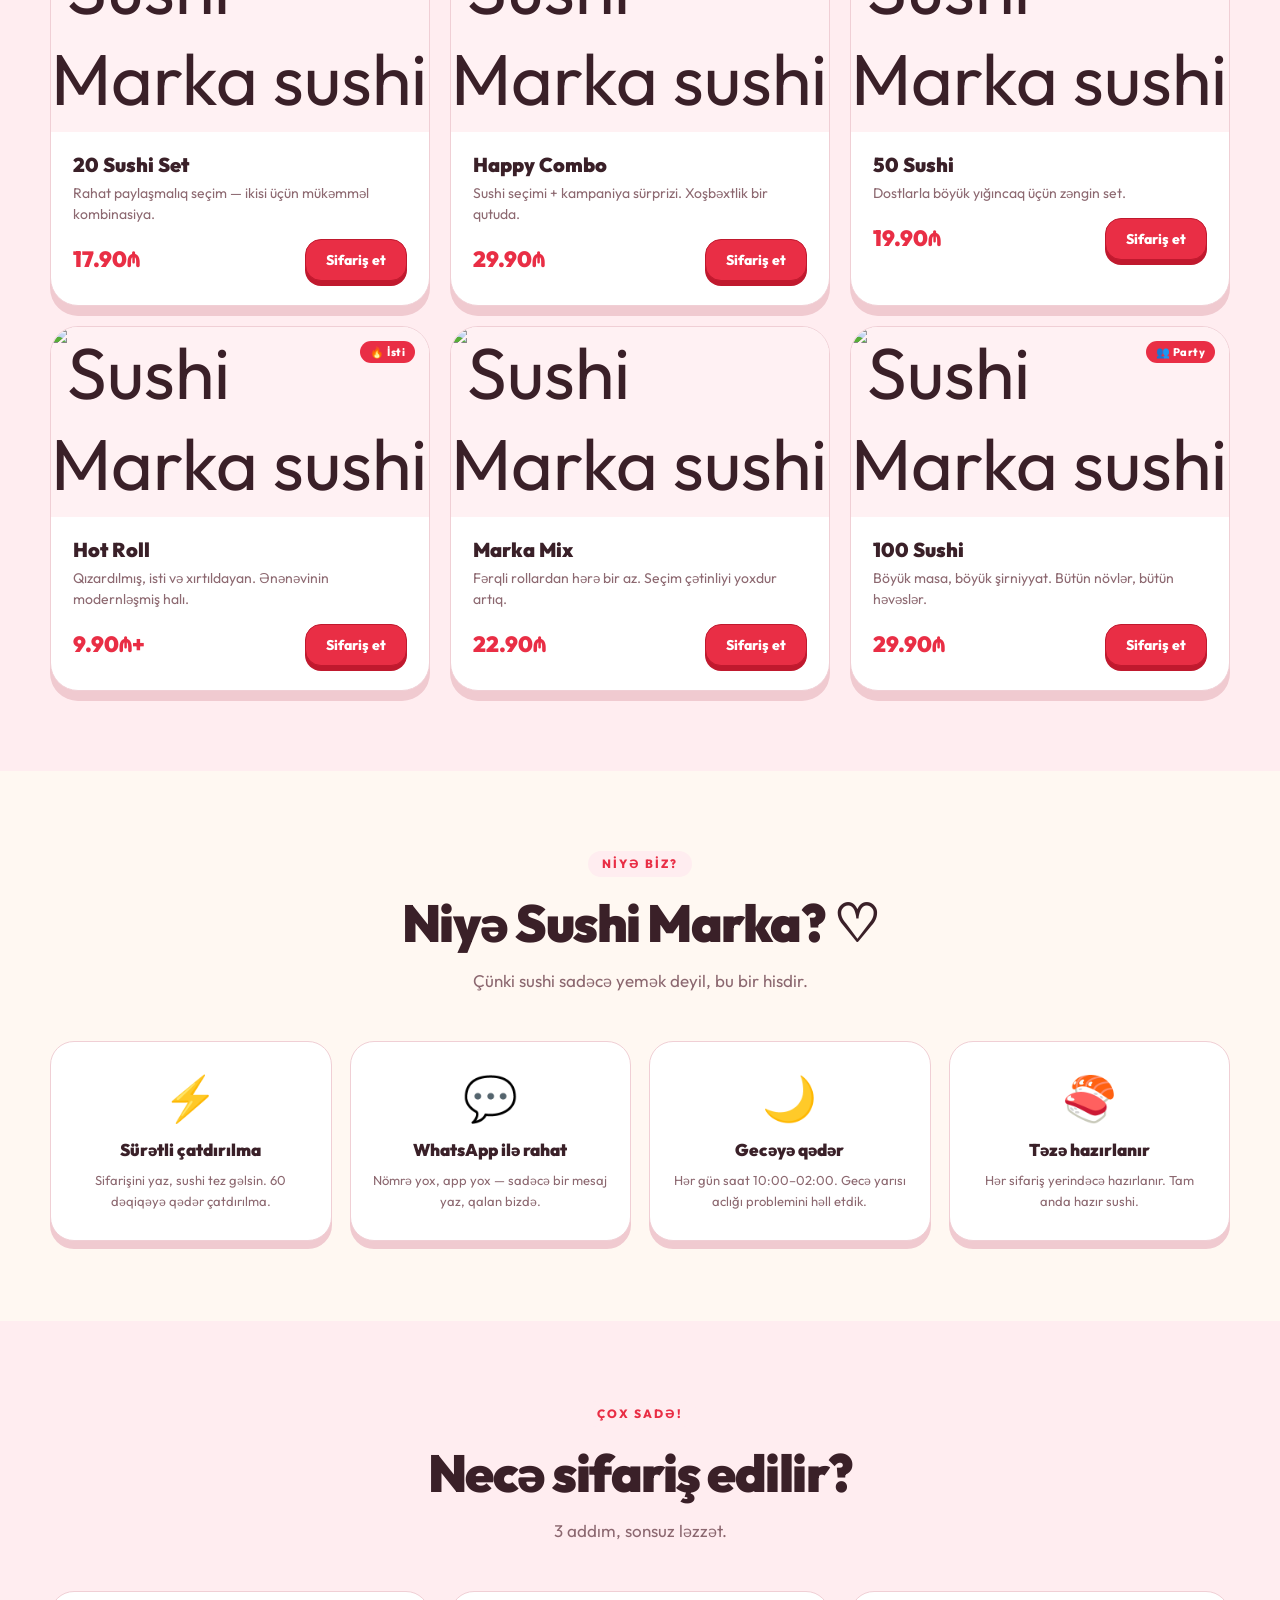
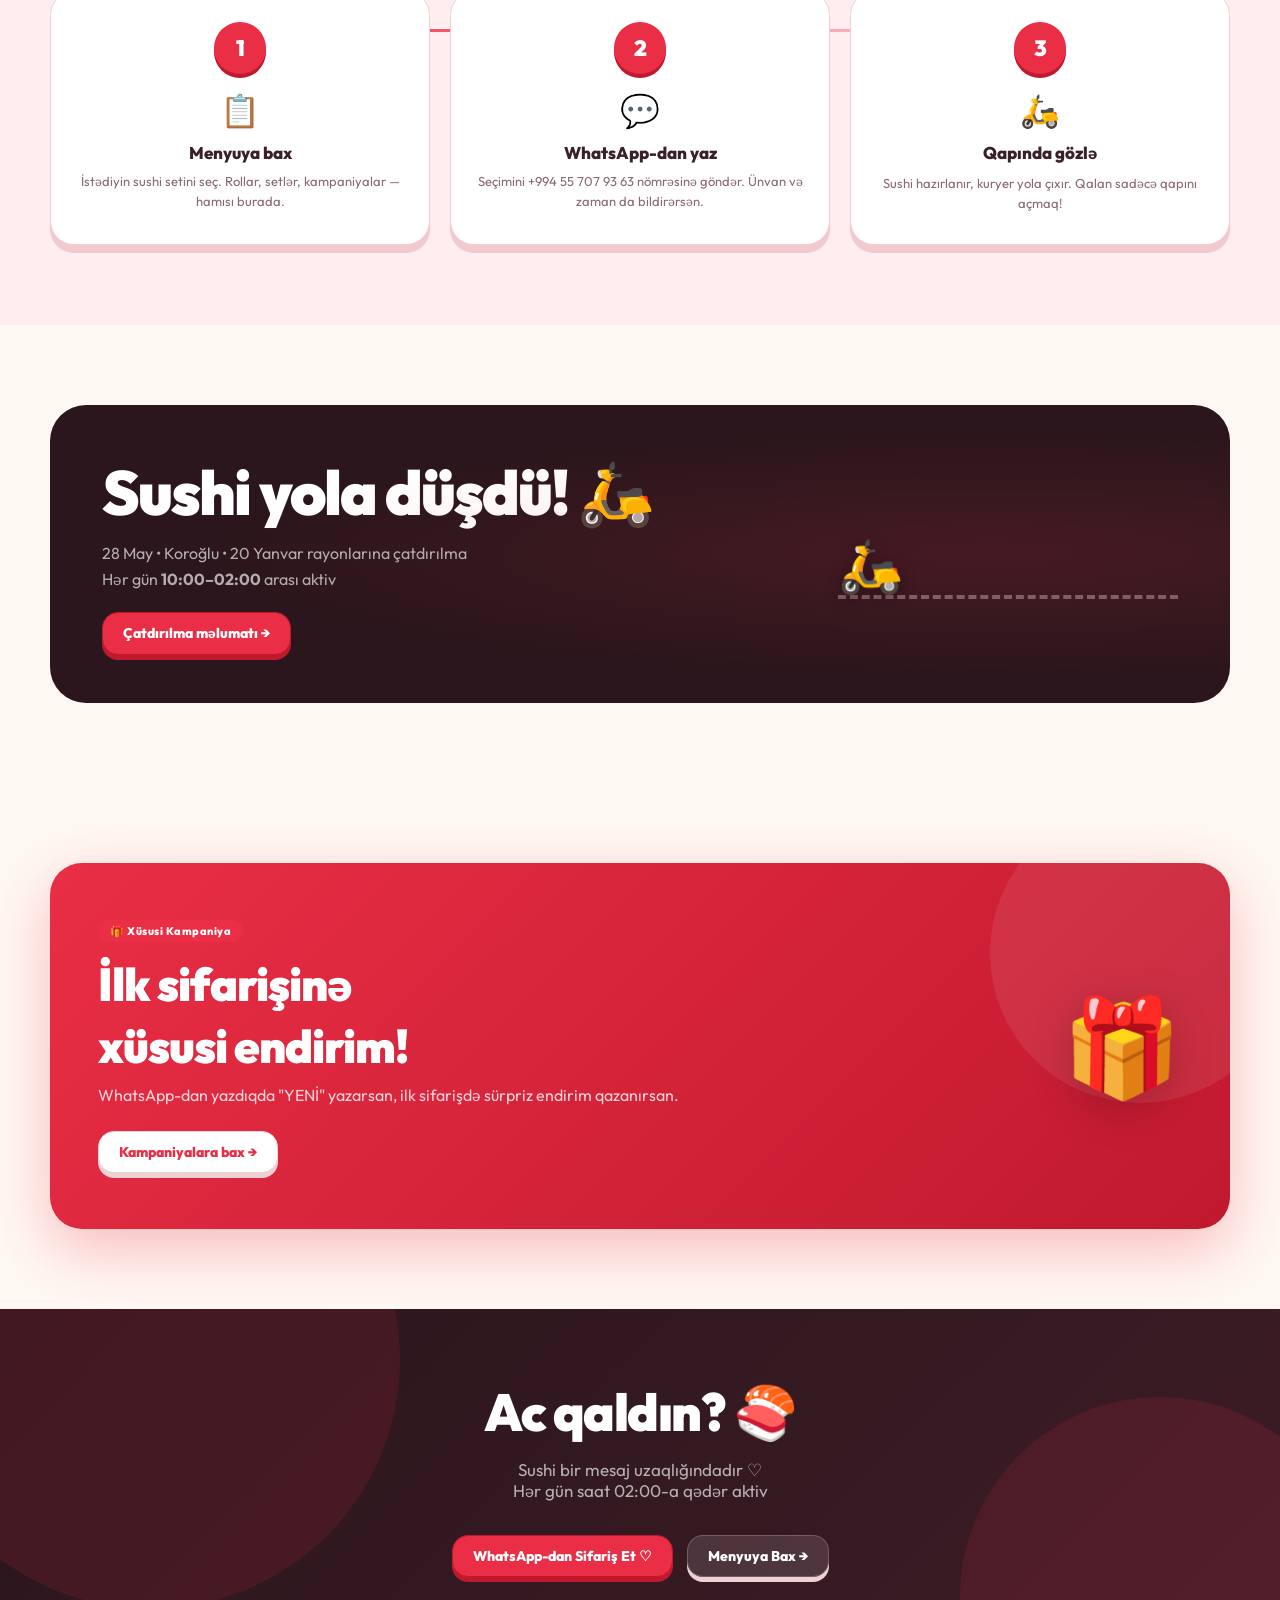
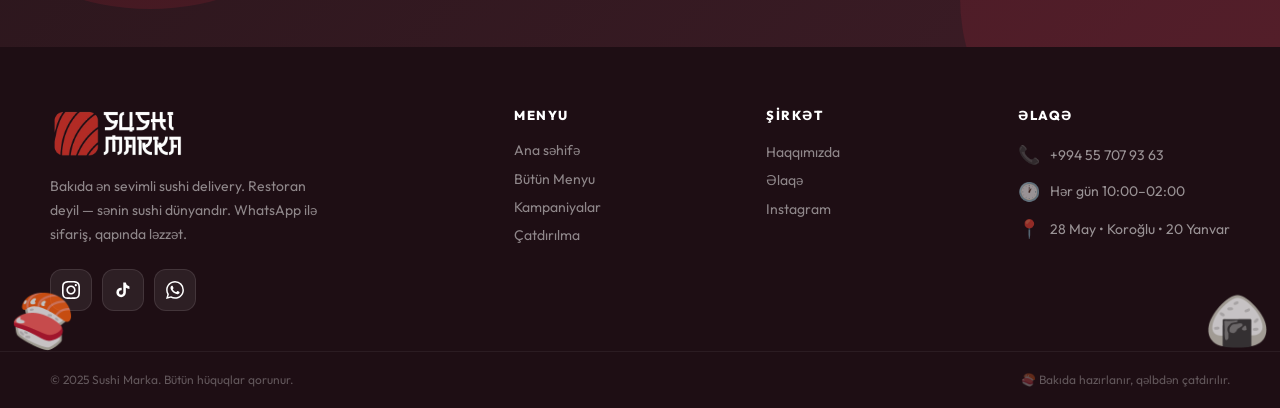
==== commit bf4bb263: "Add mobile hamburger menu button" ====
--- a/index.html
+++ b/index.html
@@ -26,6 +26,9 @@
       <a href="elaqe.html">Əlaqə</a>
     </nav>
     <a class="btn red" href="https://wa.me/994557079363" target="_blank">Sifariş et ♡</a>
+    <button class="hamburger" type="button" aria-label="Menyunu aç" aria-expanded="false">
+      <span></span><span></span><span></span>
+    </button>
   </div>
 </header>
 
--- a/style.css
+++ b/style.css
@@ -1109,4 +1109,10 @@
   footer { padding-bottom: 30px; }
   .pagehero h1 { font-size: 44px; }
   .zones { grid-template-columns: 1fr; }
-}+}
+
+/* Product photography */
+.cardimg-placeholder.photo { padding:0; overflow:hidden; background:#fff1f3; }
+.cardimg-placeholder.photo img { width:100%; height:100%; object-fit:cover; display:block; transition:transform .45s cubic-bezier(.2,.8,.2,1), filter .35s; }
+.card:hover .cardimg-placeholder.photo img { transform:scale(1.06); filter:saturate(1.05); }
+@media (max-width:700px){ .cardimg-placeholder.photo{height:170px;} }
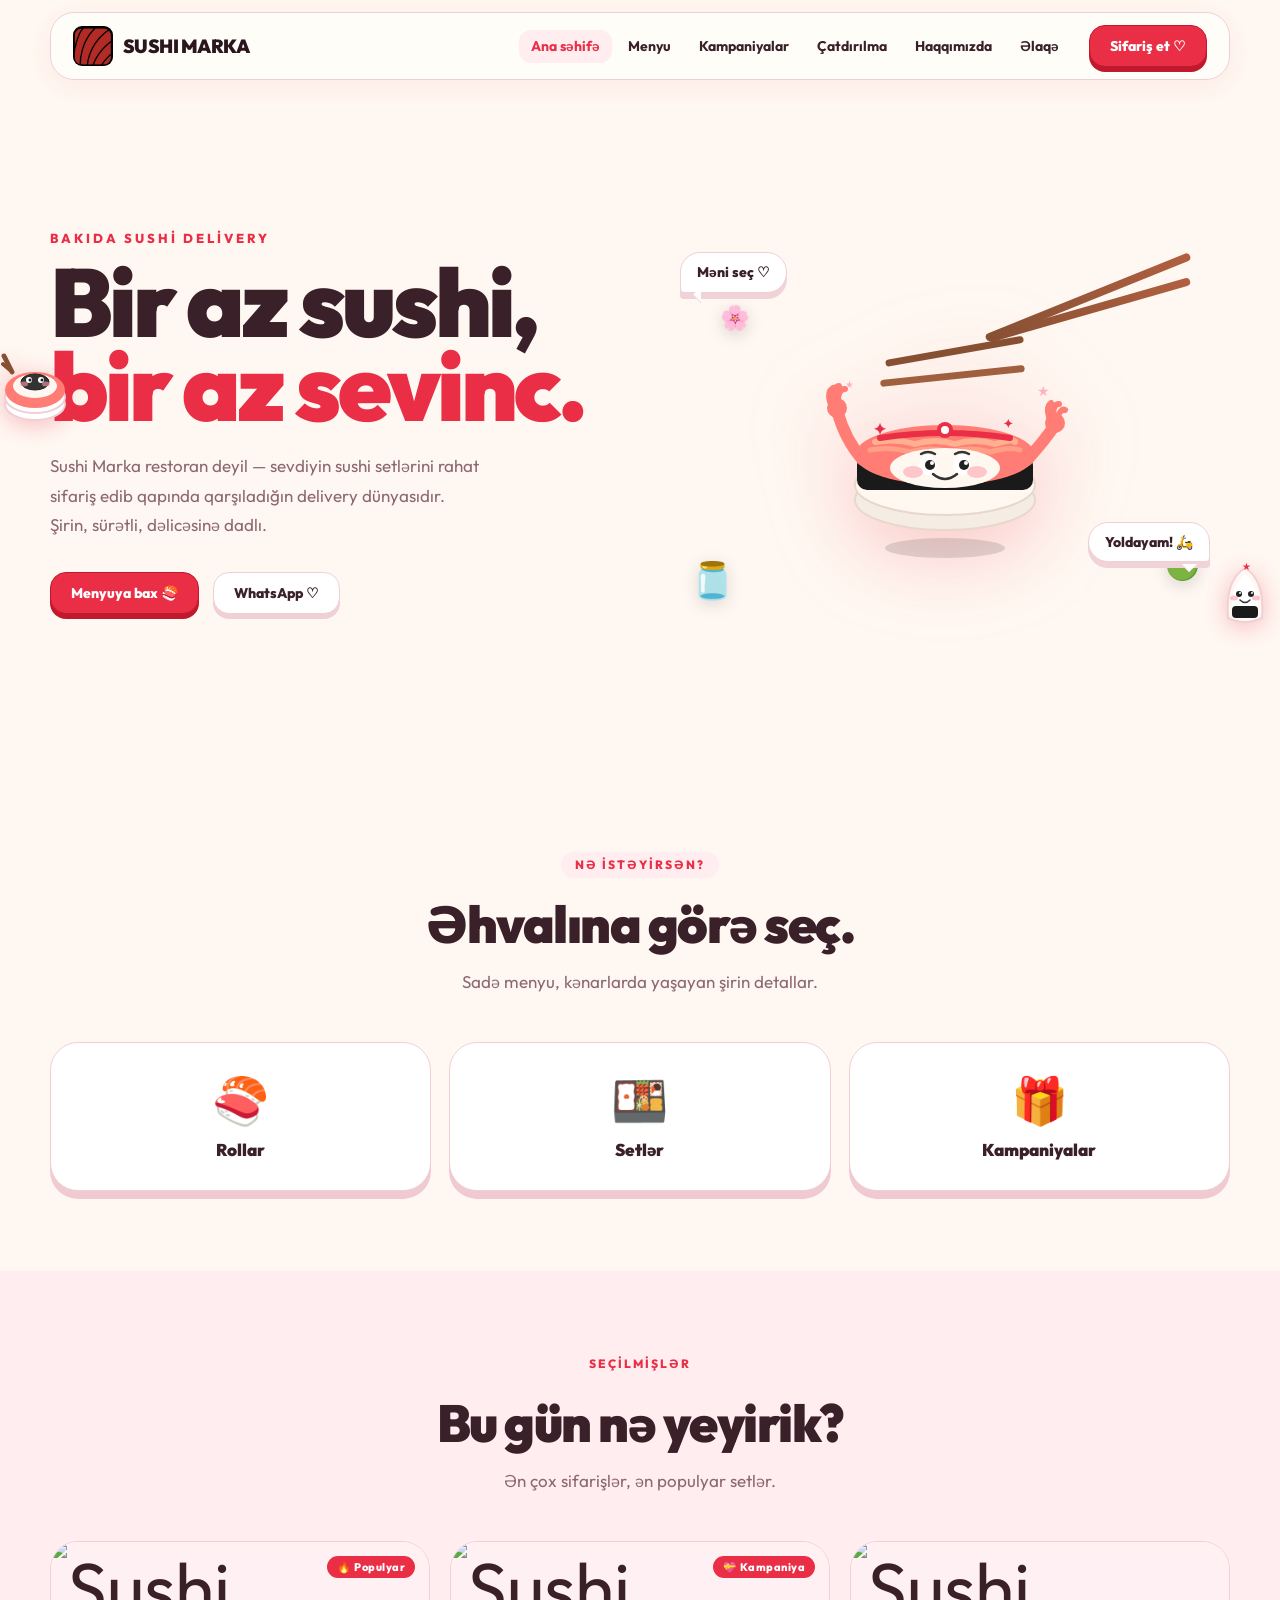
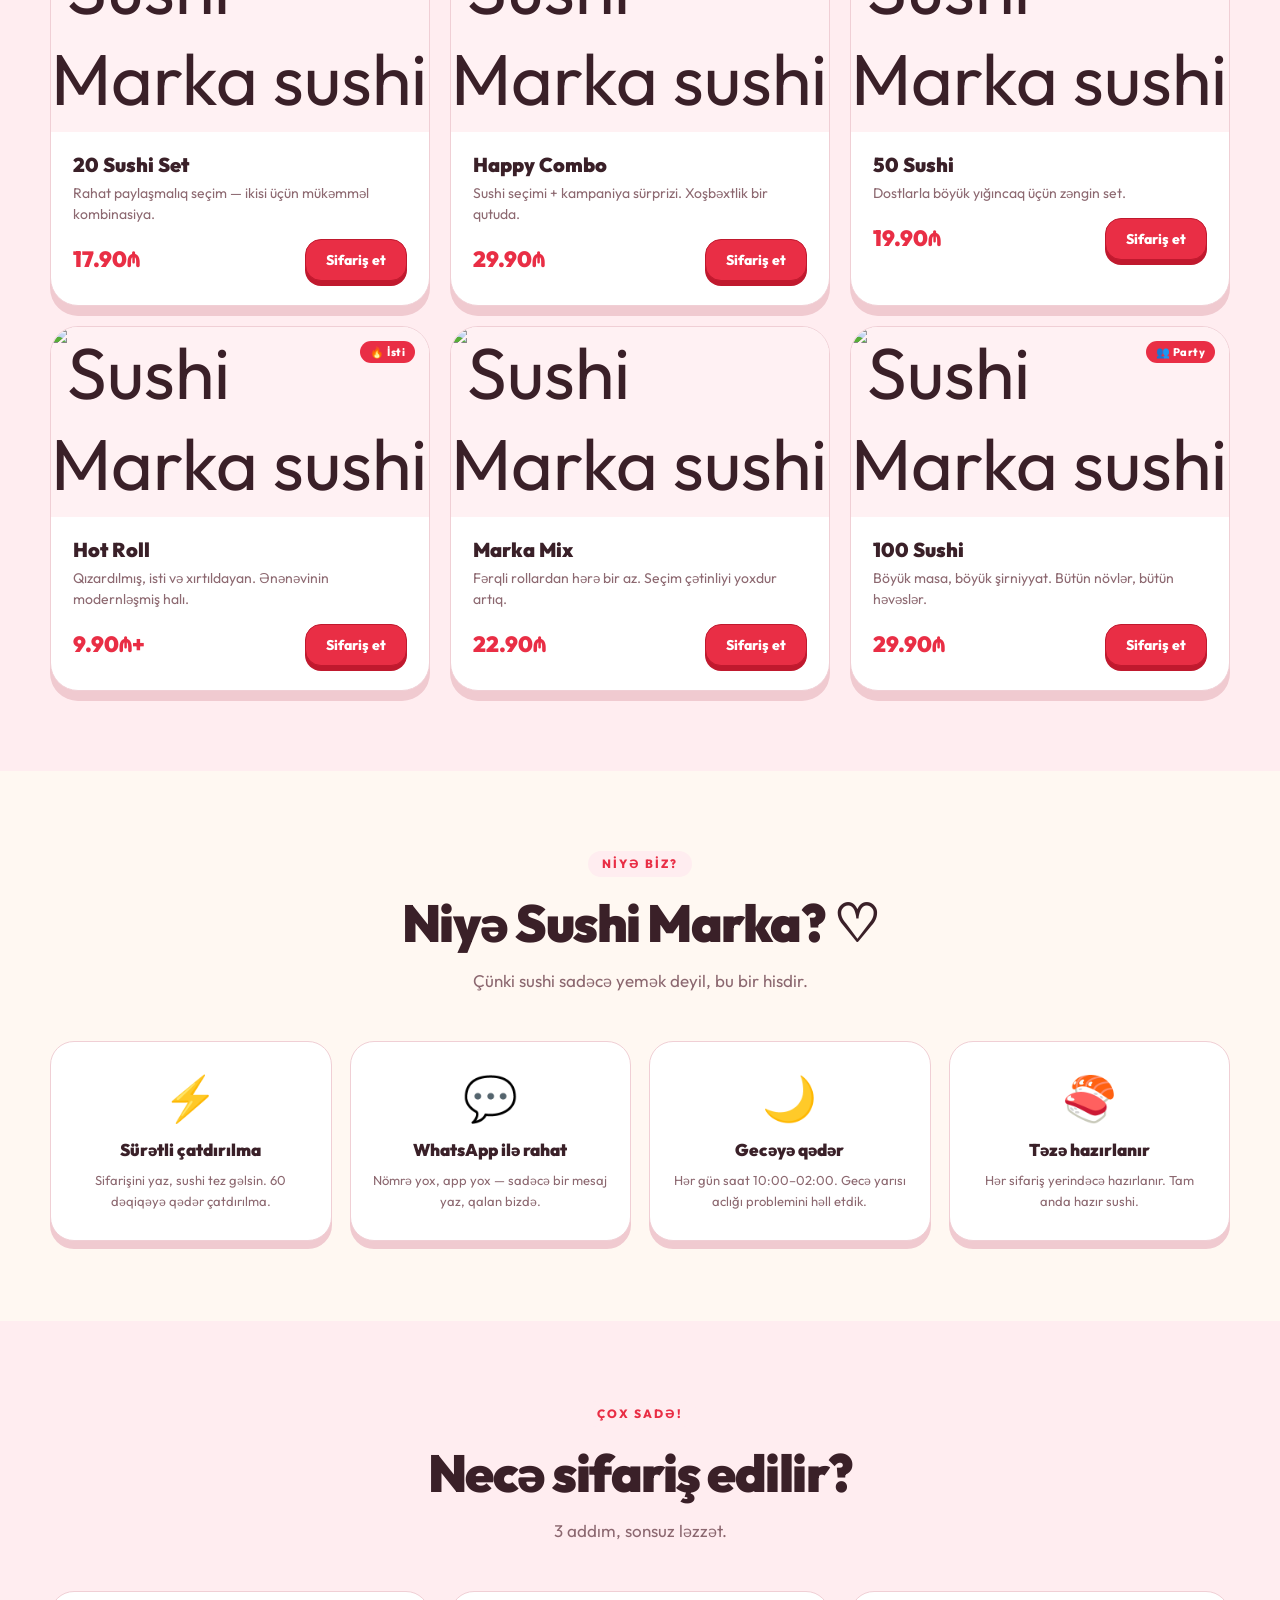
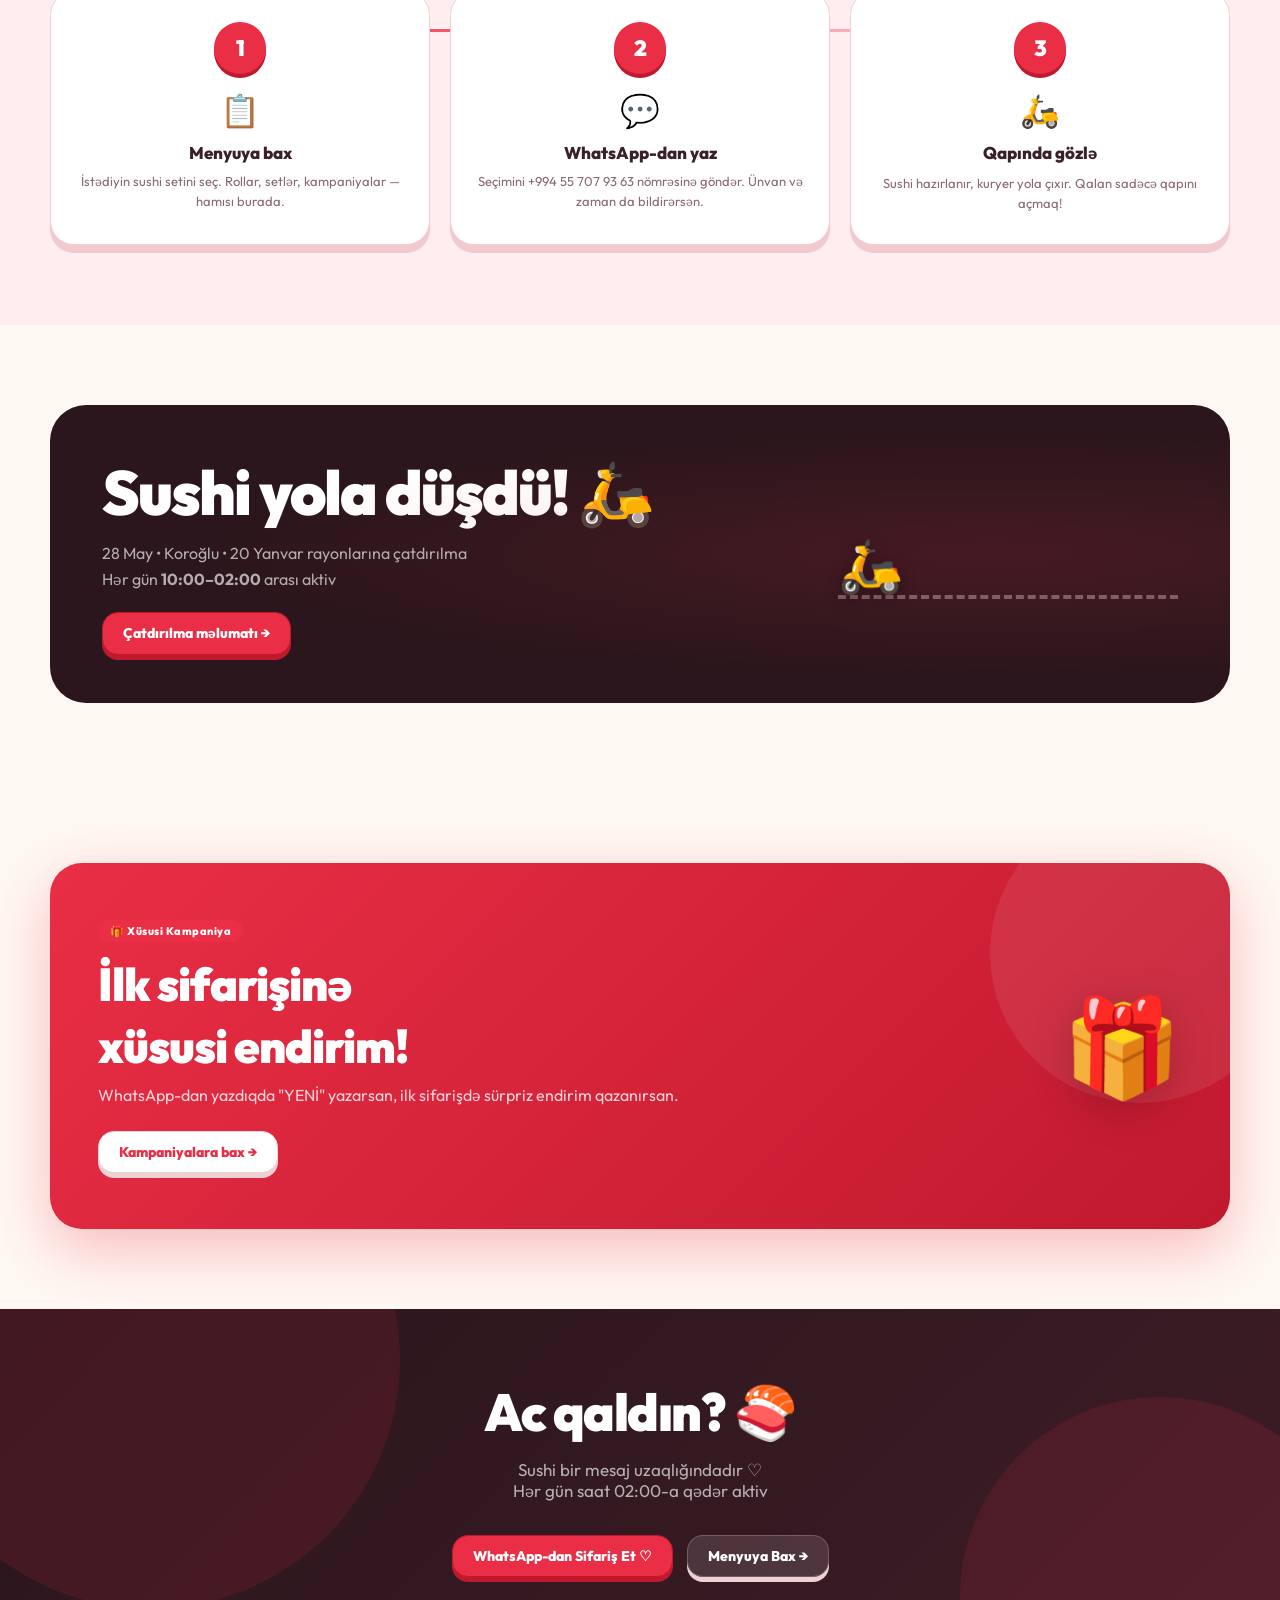
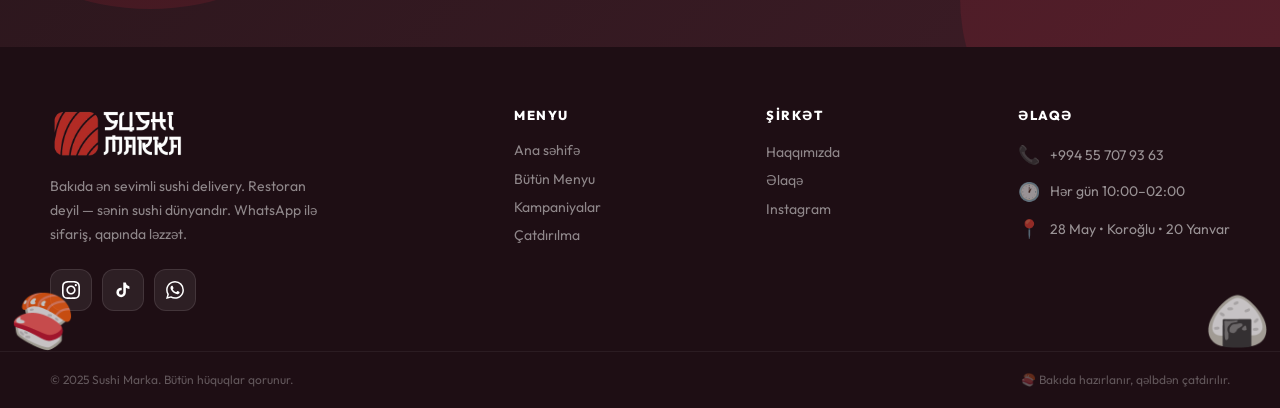
==== commit 8405875c: "Remove mobile bottom navigation bar" ====
--- a/index.html
+++ b/index.html
@@ -361,12 +361,6 @@
     <p>🍣 Bakıda hazırlanır, qəlbdən çatdırılır.</p>
   </div>
 </footer>
-
-<div class="mobile">
-  <a href="menu.html">🍣 Menyu</a>
-  <a class="red" href="https://wa.me/994557079363" target="_blank">Sifariş ♡</a>
-  <a href="tel:+994557079363">📞 Əlaqə</a>
-</div>
 <button id="scrollTop" onclick="window.scrollTo({top:0,behavior:'smooth'})" aria-label="Yuxarı qayıt">↑</button>
 <script src="script.js"></script>
 </body>
--- a/style.css
+++ b/style.css
@@ -1116,3 +1116,22 @@
 .cardimg-placeholder.photo img { width:100%; height:100%; object-fit:cover; display:block; transition:transform .45s cubic-bezier(.2,.8,.2,1), filter .35s; }
 .card:hover .cardimg-placeholder.photo img { transform:scale(1.06); filter:saturate(1.05); }
 @media (max-width:700px){ .cardimg-placeholder.photo{height:170px;} }
+
+/* ── Mobile hamburger navigation ── */
+.hamburger{display:none;width:46px;height:46px;border:1.5px solid var(--border);border-radius:15px;background:#fff;box-shadow:0 4px 0 #efd0d5;align-items:center;justify-content:center;flex-direction:column;gap:5px;cursor:pointer;padding:0}
+.hamburger span{display:block;width:20px;height:2.5px;border-radius:9px;background:var(--dark2);transition:transform .25s,opacity .2s}
+.hamburger.open span:nth-child(1){transform:translateY(7.5px) rotate(45deg)}
+.hamburger.open span:nth-child(2){opacity:0}
+.hamburger.open span:nth-child(3){transform:translateY(-7.5px) rotate(-45deg)}
+@media(max-width:820px){
+ header{padding:8px 0}
+ .nav{position:relative;padding:9px 12px;border-radius:20px;gap:10px}
+ .brand-icon{height:36px}.brand-text{font-size:16px}
+ .nav>.btn.red{display:none}
+ .hamburger{display:flex;margin-left:auto;flex-shrink:0}
+ .links{display:none;position:absolute;top:calc(100% + 9px);left:0;right:0;margin:0;padding:10px;background:rgba(255,253,249,.98);backdrop-filter:blur(18px);border:1.5px solid var(--border);border-radius:20px;box-shadow:0 16px 35px rgba(58,32,40,.14);flex-direction:column;gap:4px;transform-origin:top;animation:mobileMenuIn .22s ease}
+ .links.mobile-open{display:flex}
+ .links a{padding:13px 14px;border-radius:13px;font-size:15px}
+ .links a.active{background:var(--pink2);color:var(--red)}
+}
+@keyframes mobileMenuIn{from{opacity:0;transform:translateY(-8px) scale(.98)}to{opacity:1;transform:none}}
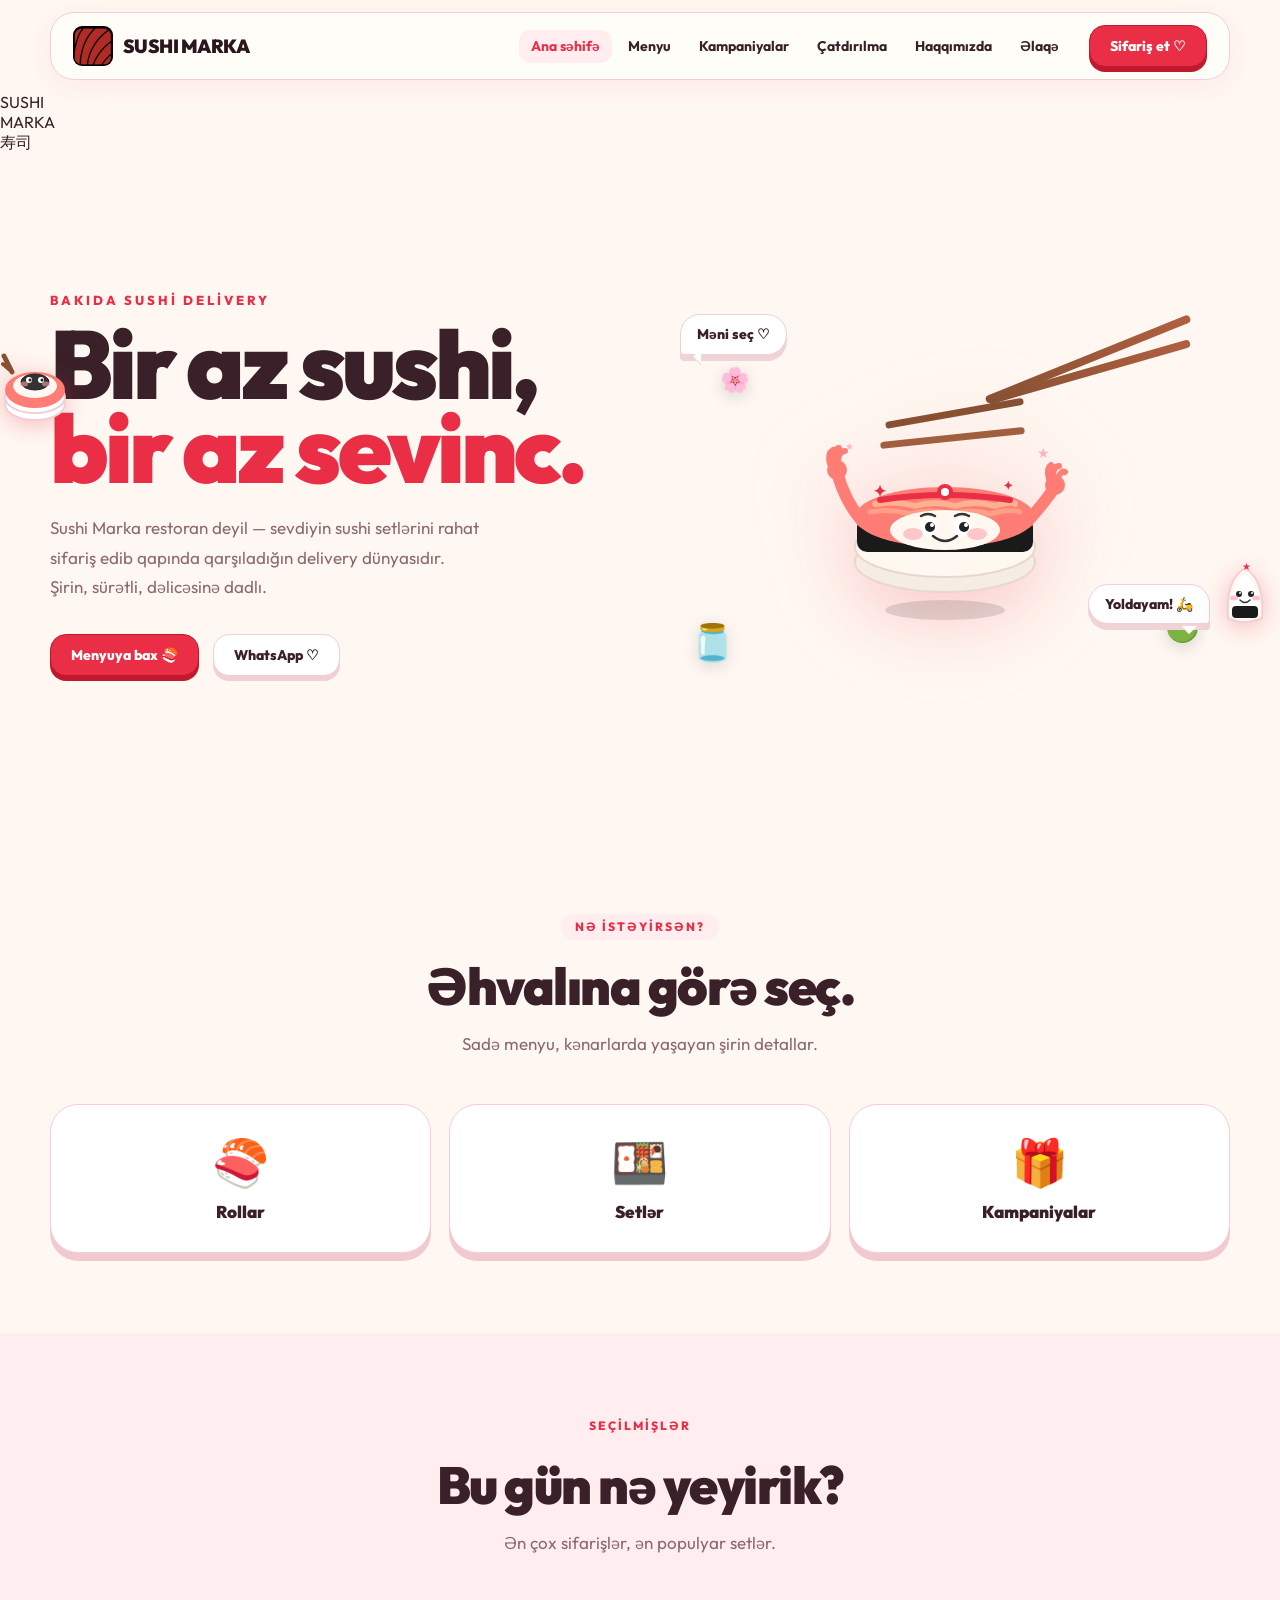
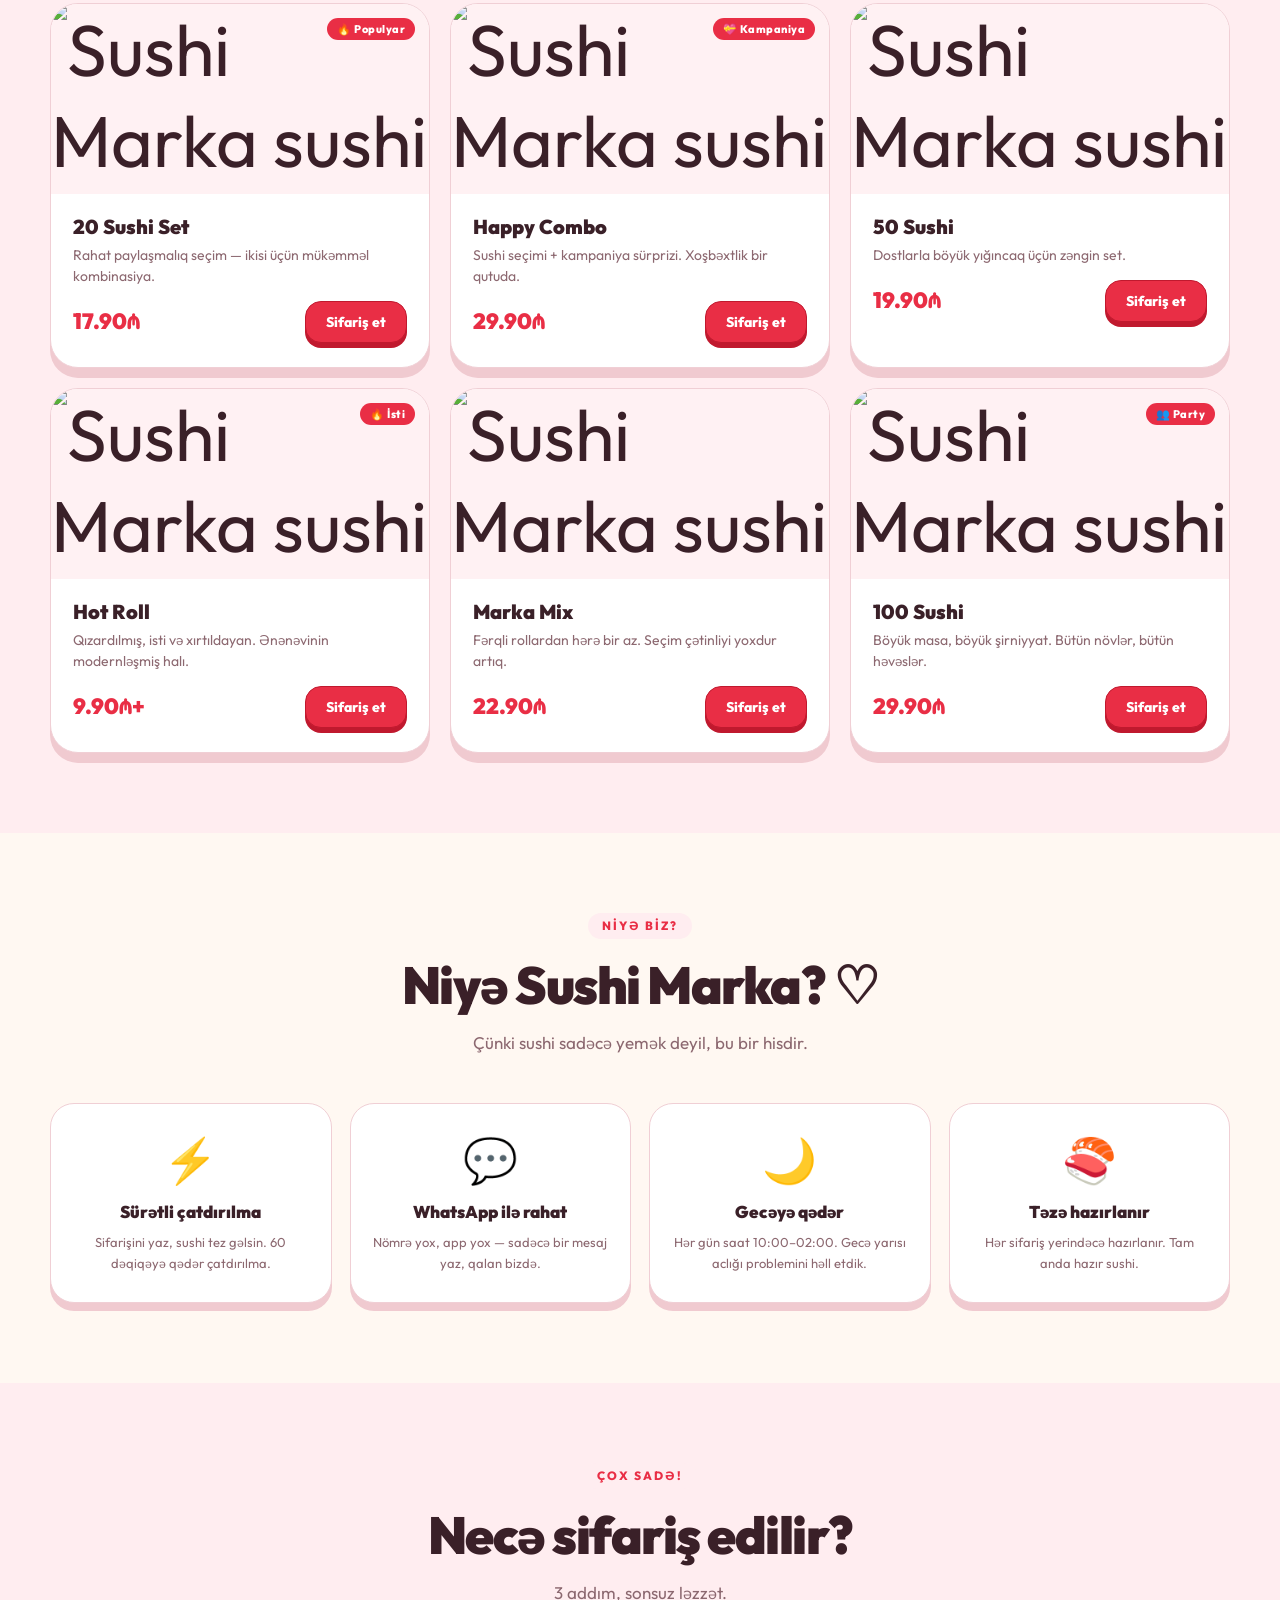
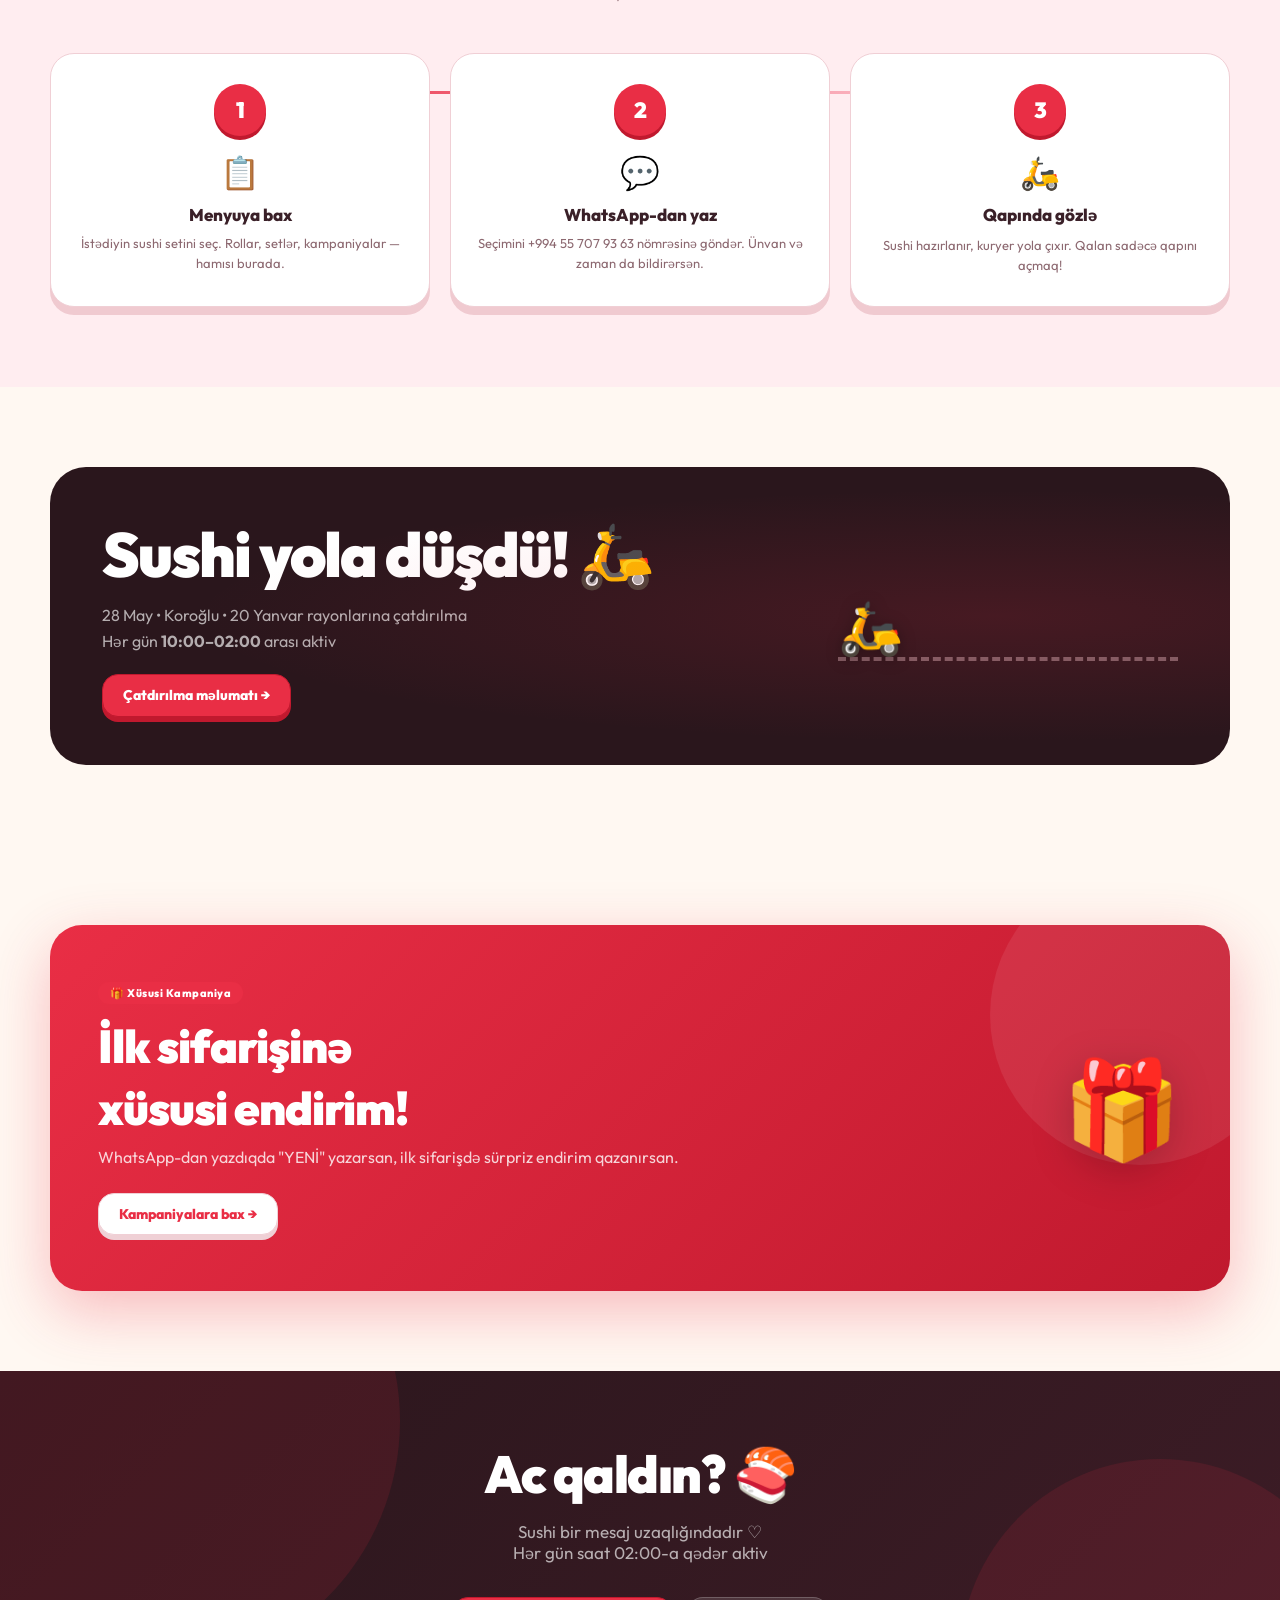
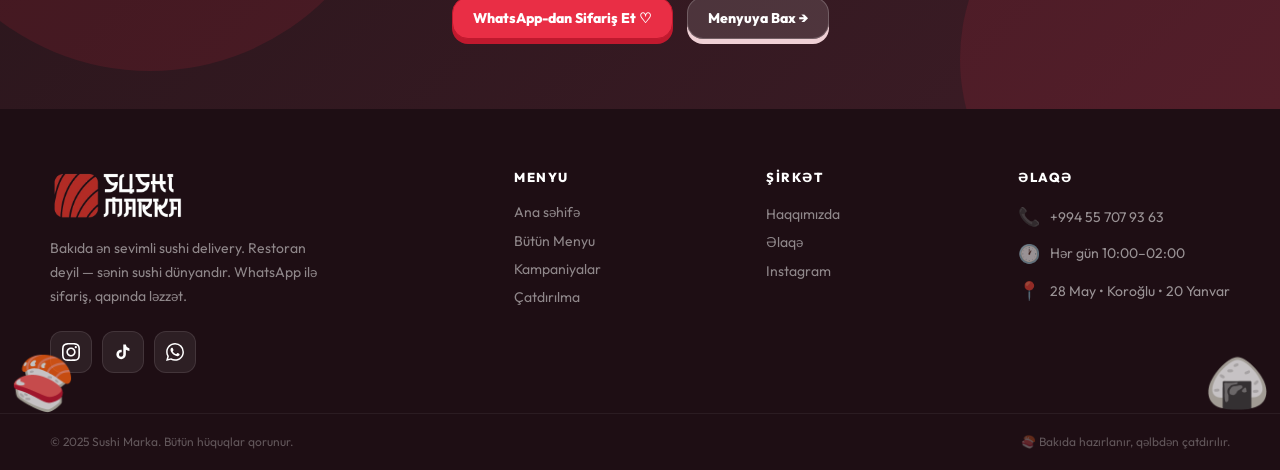
==== commit 2b094674: "Add branded animated hero background" ====
--- a/index.html
+++ b/index.html
@@ -66,6 +66,7 @@
 
 <!-- ── HERO ── -->
 <main>
+  <div class="hero-backdrop" aria-hidden="true"><div class="hero-watermark">SUSHI<br>MARKA</div><div class="hero-stamp">寿司</div><span class="hero-ring r1"></span><span class="hero-ring r2"></span></div>
   <div class="wrap hero">
     <div class="hero-text fade-up">
       <small>Bakıda Sushi Delivery</small>
--- a/style.css
+++ b/style.css
@@ -1135,3 +1135,13 @@
  .links a.active{background:var(--pink2);color:var(--red)}
 }
 @keyframes mobileMenuIn{from{opacity:0;transform:translateY(-8px) scale(.98)}to{opacity:1;transform:none}}
+
+/* Keep mobile header / hamburger pinned while scrolling */
+@media(max-width:820px){
+  header{position:fixed!important;top:0;left:0;right:0;width:100%;z-index:1000}
+  body{padding-top:76px}
+  .nav{z-index:1001}
+  .hamburger{position:relative;z-index:1002}
+  .links{z-index:1001}
+  .mobile{display:none!important}
+}
